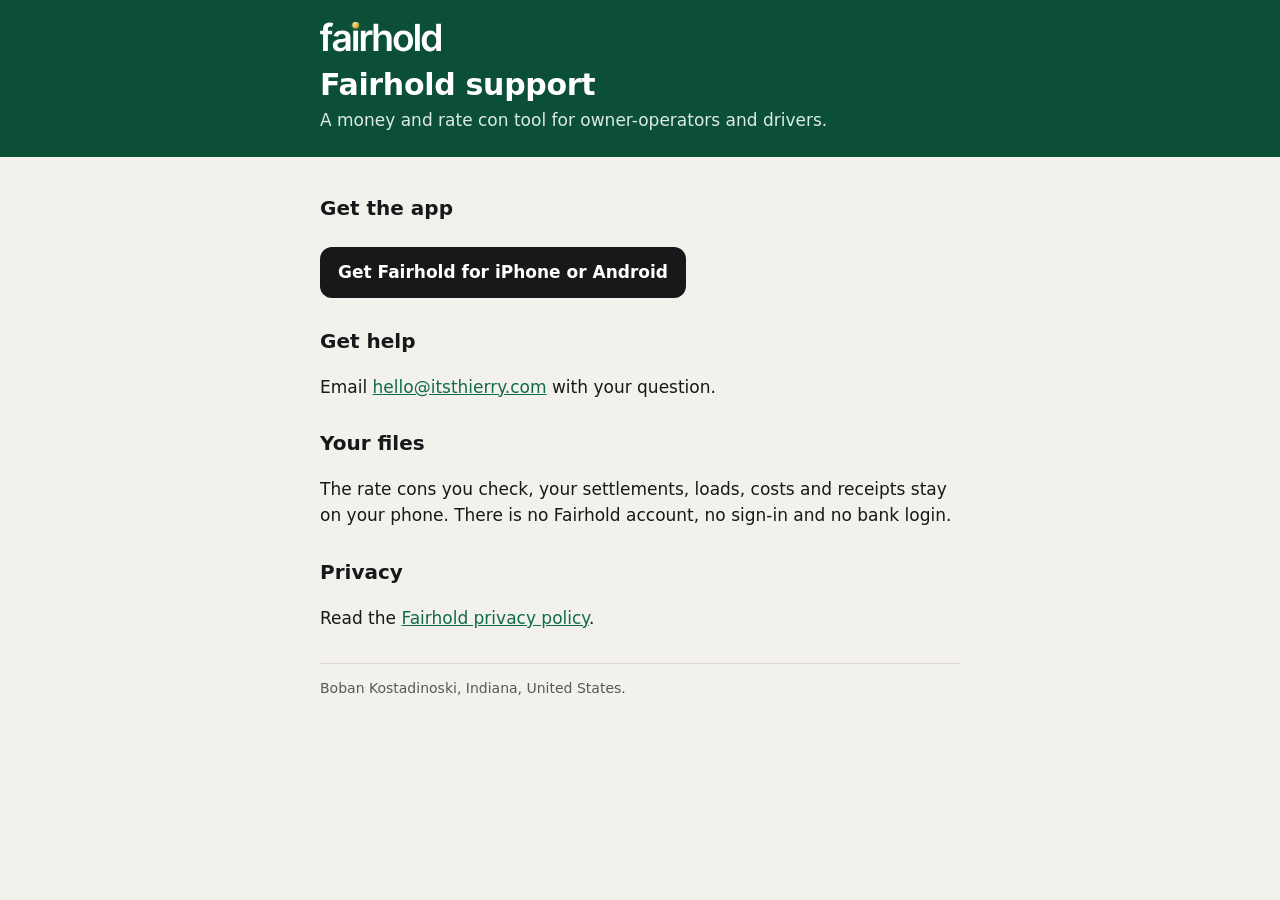
==== index.html @ 91d2b09d "Fairhold scan page: the page printed QR codes open Co-Authored-By: Claude Opus 5.5 <noreply@anthropi" ====
<!doctype html>
<html lang="en">
<head>
<meta charset="utf-8">
<meta name="viewport" content="width=device-width, initial-scale=1">
<title>Fairhold support</title>
<meta name="description" content="Fairhold support: get the app, get help, privacy.">
<meta name="theme-color" content="#0B4F37">
<link rel="icon" href="icon-192.png">
<style>
:root { --green: #0B4F37; --green2: #116B4B; --paper: #F2F1EB; --ink: #17181A; --muted: #55585C; --line: #D9D7CD; }
* { box-sizing: border-box; }
html, body { margin: 0; background: var(--paper); color: var(--ink); }
body { font: 17px/1.55 system-ui, -apple-system, "Segoe UI", Roboto, Arial, sans-serif; }
.top { background: var(--green); color: #fff; padding: 22px 20px 24px; }
.wrap { max-width: 640px; margin: 0 auto; }
.word { display: block; height: 30px; width: auto; }
h1 { font-size: 30px; line-height: 1.1; margin: 16px 0 6px; letter-spacing: -0.01em; }
.top p { margin: 0; color: #DCEBE3; }
main { padding: 8px 20px 36px; }
h2 { font-size: 20px; margin: 28px 0 6px; }
a { color: var(--green2); }
.btn { display: inline-block; background: var(--ink); color: #fff; text-decoration: none; font-weight: 700; border-radius: 12px; padding: 12px 18px; margin-top: 6px; }
footer { border-top: 1px solid var(--line); margin-top: 32px; padding-top: 14px; font-size: 14px; color: var(--muted); }
</style>
</head>
<body>
<div class="top"><div class="wrap">
  <img class="word" src="wordmark-white.svg" alt="fairhold" width="122" height="30">
  <h1>Fairhold support</h1>
  <p>A money and rate con tool for owner-operators and drivers.</p>
</div></div>
<main><div class="wrap">
  <h2>Get the app</h2>
  <p><a class="btn" href="get?pick=1">Get Fairhold for iPhone or Android</a></p>
  <h2>Get help</h2>
  <p>Email <a href="mailto:hello@itsthierry.com">hello@itsthierry.com</a> with your question.</p>
  <h2>Your files</h2>
  <p>The rate cons you check, your settlements, loads, costs and receipts stay on your phone. There is no Fairhold account, no sign-in and no bank login.</p>
  <h2>Privacy</h2>
  <p>Read the <a href="https://itsthierry.github.io/holdback-site/privacy">Fairhold privacy policy</a>.</p>
  <footer>Boban Kostadinoski, Indiana, United States.</footer>
</div></main>
</body>
</html>
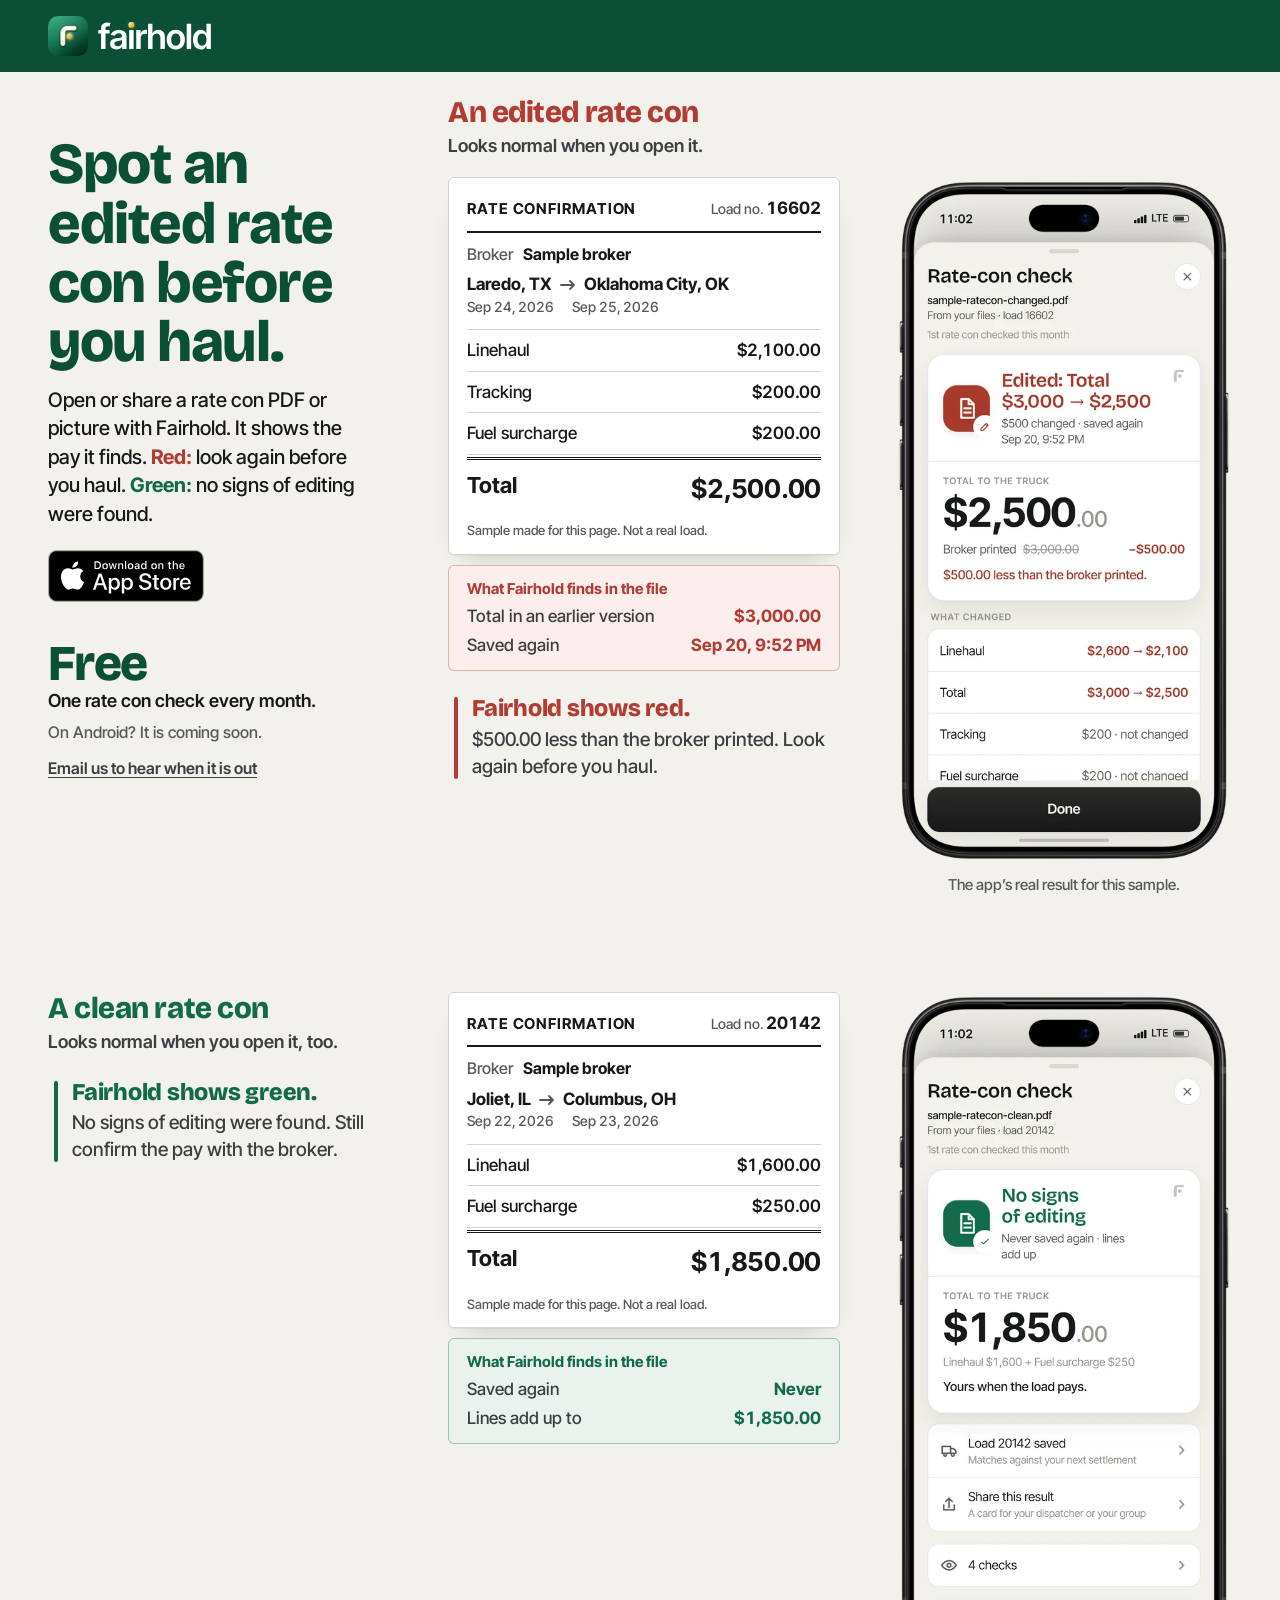
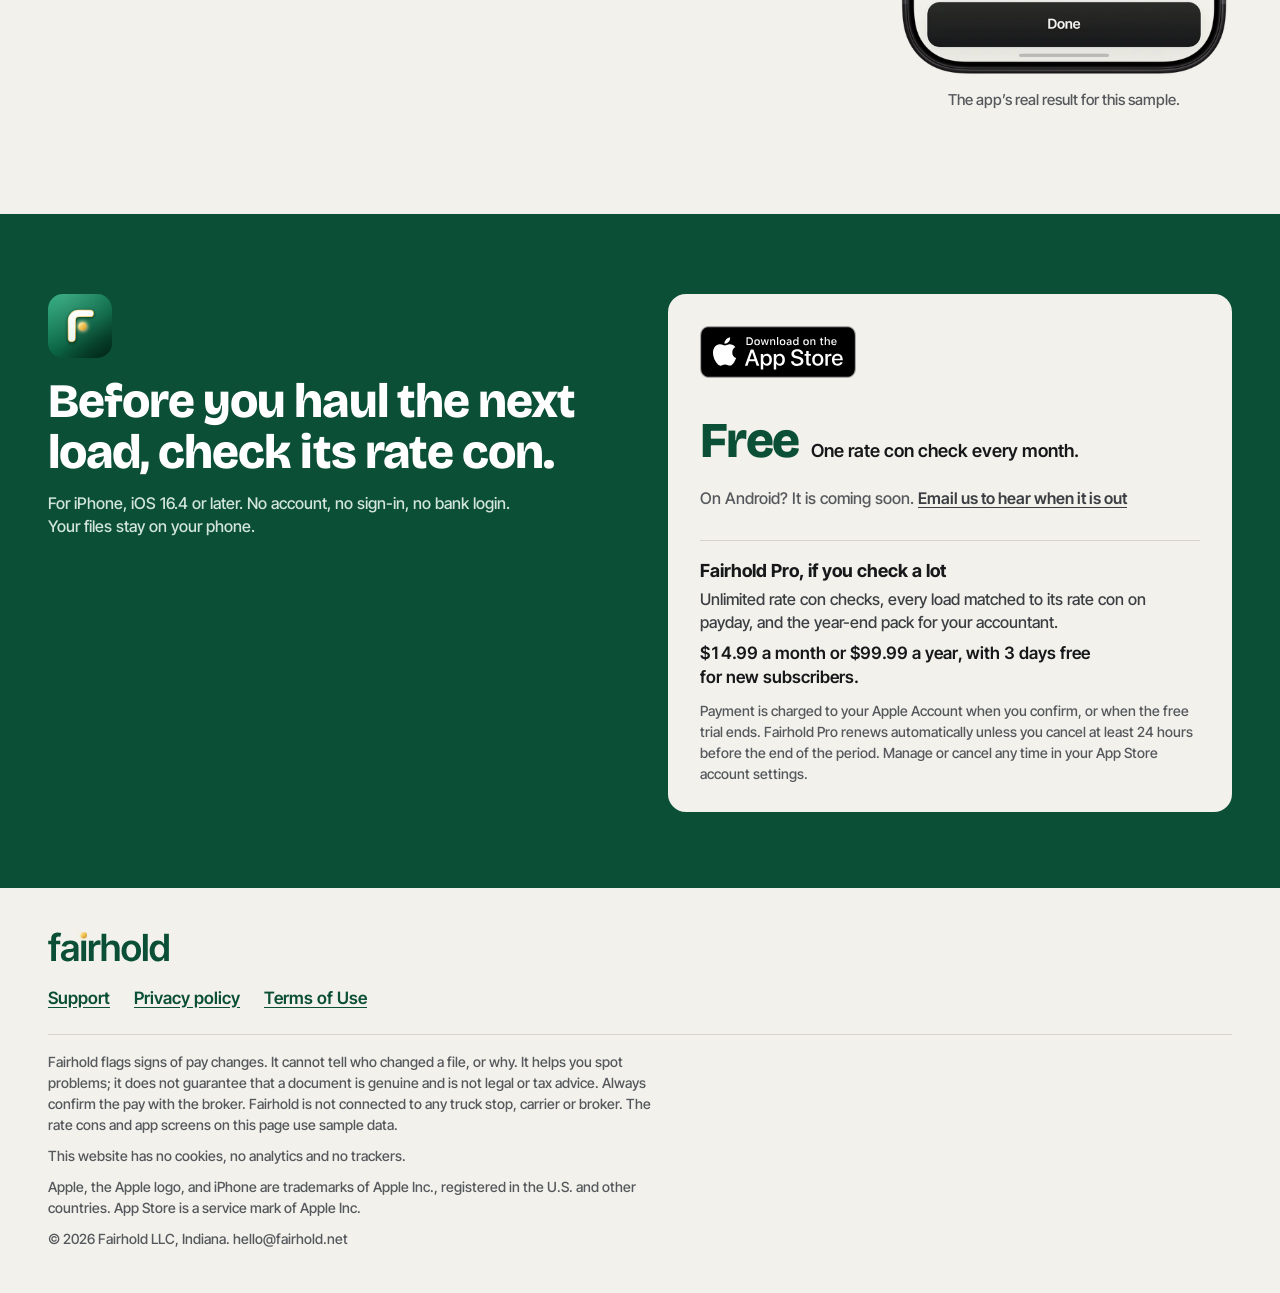
==== commit 53fe5ced: "Fairhold website: the new home page and scan page (design locked Nov 10, 2026) Home: install first, " ====
--- a/index.html
+++ b/index.html
@@ -2,44 +2,170 @@
 <html lang="en">
 <head>
 <meta charset="utf-8">
-<meta name="viewport" content="width=device-width, initial-scale=1">
-<title>Fairhold support</title>
-<meta name="description" content="Fairhold support: get the app, get help, privacy.">
+<meta name="viewport" content="width=device-width, initial-scale=1, viewport-fit=cover">
+<title>Fairhold: spot an edited rate con before you haul</title>
+<meta name="description" content="Fairhold checks a rate con PDF or picture on your iPhone: the pay it finds, and whether the file shows signs of editing. Free, with one rate con check a month.">
+<link rel="canonical" href="https://fairhold.net/">
 <meta name="theme-color" content="#0B4F37">
-<link rel="icon" href="icon-192.png">
-<style>
-:root { --green: #0B4F37; --green2: #116B4B; --paper: #F2F1EB; --ink: #17181A; --muted: #55585C; --line: #D9D7CD; }
-* { box-sizing: border-box; }
-html, body { margin: 0; background: var(--paper); color: var(--ink); }
-body { font: 17px/1.55 system-ui, -apple-system, "Segoe UI", Roboto, Arial, sans-serif; }
-.top { background: var(--green); color: #fff; padding: 22px 20px 24px; }
-.wrap { max-width: 640px; margin: 0 auto; }
-.word { display: block; height: 30px; width: auto; }
-h1 { font-size: 30px; line-height: 1.1; margin: 16px 0 6px; letter-spacing: -0.01em; }
-.top p { margin: 0; color: #DCEBE3; }
-main { padding: 8px 20px 36px; }
-h2 { font-size: 20px; margin: 28px 0 6px; }
-a { color: var(--green2); }
-.btn { display: inline-block; background: var(--ink); color: #fff; text-decoration: none; font-weight: 700; border-radius: 12px; padding: 12px 18px; margin-top: 6px; }
-footer { border-top: 1px solid var(--line); margin-top: 32px; padding-top: 14px; font-size: 14px; color: var(--muted); }
-</style>
+<meta property="og:type" content="website">
+<meta property="og:site_name" content="Fairhold">
+<meta property="og:url" content="https://fairhold.net/">
+<meta property="og:title" content="Fairhold: spot an edited rate con before you haul">
+<meta property="og:description" content="Fairhold checks a rate con PDF or picture on your iPhone: the pay it finds, and whether the file shows signs of editing. Free, with one rate con check a month.">
+<meta property="og:image" content="https://fairhold.net/assets/img/og-1200x630.png">
+<meta property="og:image:width" content="1200">
+<meta property="og:image:height" content="630">
+<meta property="og:image:alt" content="Fairhold: spot an edited rate con before you haul. Free, with one rate con check every month. An iPhone shows the app's result for a sample rate con: Edited: Total $3,000 to $2,500.">
+<meta name="twitter:card" content="summary_large_image">
+<link rel="icon" href="favicon.ico" sizes="16x16 32x32 48x48">
+<link rel="icon" type="image/svg+xml" href="assets/brand/icon.svg">
+<link rel="icon" type="image/png" sizes="32x32" href="favicon-32.png">
+<link rel="apple-touch-icon" href="apple-touch-icon.png">
+<link rel="preload" href="assets/fonts/bricolage-800.woff2" as="font" type="font/woff2" crossorigin>
+<link rel="preload" href="assets/fonts/inter-tight-500.woff2" as="font" type="font/woff2" crossorigin>
+<link rel="stylesheet" href="assets/site.css">
 </head>
 <body>
-<div class="top"><div class="wrap">
-  <img class="word" src="wordmark-white.svg" alt="fairhold" width="122" height="30">
-  <h1>Fairhold support</h1>
-  <p>A money and rate con tool for owner-operators and drivers.</p>
-</div></div>
-<main><div class="wrap">
-  <h2>Get the app</h2>
-  <p><a class="btn" href="get?pick=1">Get Fairhold for iPhone or Android</a></p>
-  <h2>Get help</h2>
-  <p>Email <a href="mailto:hello@itsthierry.com">hello@itsthierry.com</a> with your question.</p>
-  <h2>Your files</h2>
-  <p>The rate cons you check, your settlements, loads, costs and receipts stay on your phone. There is no Fairhold account, no sign-in and no bank login.</p>
-  <h2>Privacy</h2>
-  <p>Read the <a href="https://itsthierry.github.io/holdback-site/privacy">Fairhold privacy policy</a>.</p>
-  <footer>Boban Kostadinoski, Indiana, United States.</footer>
-</div></main>
+<a class="skip" href="#main">Skip to content</a>
+
+<header class="top">
+  <a class="brand" href="./"><img src="assets/brand/icon.svg" alt="" width="40" height="40"><img class="brand-word" src="assets/brand/wordmark-white.svg" alt="Fairhold" width="114" height="28"></a>
+</header>
+
+<main id="main">
+
+  <div class="stage">
+
+    <!-- First screen: what it does, the App Store badge, Free -->
+    <section class="intro" aria-labelledby="h1">
+      <h1 id="h1">Spot an edited <span class="keep">rate con</span> before you haul.</h1>
+      <p class="what">Open or share a rate con PDF or picture with Fairhold. It shows the pay it finds. <span class="nw"><b class="t-red">Red:</b> look</span> again before you haul. <span class="nw"><b class="t-green">Green:</b> no</span> signs of editing were found.</p>
+      <div class="act">
+        <a class="badge" href="https://apps.apple.com/app/apple-store/id6829541304"><img src="assets/brand/app-store-badge.svg" alt="Download on the App Store" width="156" height="52"></a>
+        <p class="free"><b>Free</b><span class="free-tx">One rate con check every month.</span></p>
+        <figure class="mini" aria-hidden="true">
+          <div class="phone-in">
+            <img class="phone-scr" src="assets/img/result-changed-480.webp" width="1080" height="2349" alt="" decoding="async">
+            <img class="phone-frame" src="assets/frame/iphone-18-pro-black-480.webp" width="1080" height="2208" alt="" decoding="async">
+          </div>
+        </figure>
+        <p class="droid">On Android? It is coming soon. <a href="mailto:hello@fairhold.net?subject=Fairhold%20for%20Android">Email us to hear when it is out</a></p>
+      </div>
+    </section>
+
+    <!-- Example 1: the edited rate con, what is inside its file, and the app's real red result -->
+    <section class="ex ex-red" aria-labelledby="h-red">
+      <h2 id="h-red" class="ex-h">An edited rate con</h2>
+      <p class="ex-sub">Looks normal when you open it.</p>
+      <div class="paper">
+        <div class="doc" role="img" aria-label="Sample rate confirmation, made for this page, not a real load. Load 16602, Sample broker, Laredo, Texas to Oklahoma City, Oklahoma, Sep 24 to Sep 25, 2026. Linehaul $2,100.00, tracking $200.00, fuel surcharge $200.00. Total $2,500.00.">
+          <div class="d-head"><p class="d-title">Rate confirmation</p><p class="d-no">Load no. <b>16602</b></p></div>
+          <p class="d-row"><span>Broker</span><b>Sample broker</b></p>
+          <p class="d-lane"><b>Laredo, TX</b><span aria-hidden="true"><svg class="arr" width="16" height="10" viewBox="0 0 16 10"><path d="M1 5h13M10 1l4 4-4 4" fill="none" stroke="currentColor" stroke-width="1.8" stroke-linecap="round" stroke-linejoin="round"/></svg></span><b>Oklahoma City, OK</b></p>
+          <p class="d-dates"><span>Sep 24, 2026</span><span>Sep 25, 2026</span></p>
+          <div class="d-lines">
+            <p><span>Linehaul</span><b>$2,100.00</b></p>
+            <p><span>Tracking</span><b>$200.00</b></p>
+            <p><span>Fuel surcharge</span><b>$200.00</b></p>
+          </div>
+          <p class="d-total"><span>Total</span><b>$2,500.00</b></p>
+          <p class="d-note">Sample made for this page. Not a real load.</p>
+        </div>
+        <div class="file">
+          <p class="file-h">What Fairhold finds in the file</p>
+          <p class="file-row"><span>Total in an earlier version</span><b>$3,000.00</b></p>
+          <p class="file-row"><span>Saved again</span><b>Sep 20, 9:52 PM</b></p>
+        </div>
+      </div>
+      <p class="says says-red" data-reveal><span class="says-lead">Fairhold shows red.</span> $500.00 less than the broker printed. Look again before you haul.</p>
+      <figure class="phone">
+        <div class="phone-in">
+          <img class="phone-scr" src="assets/img/result-changed-720.webp" srcset="assets/img/result-changed-480.webp 480w, assets/img/result-changed-720.webp 720w, assets/img/result-changed-1080.webp 1080w" sizes="(min-width: 1120px) 300px, (min-width: 720px) 268px, 320px" width="1080" height="2349" fetchpriority="high" decoding="async"
+               alt="Fairhold app, rate con check result for sample-ratecon-changed.pdf: Edited: Total $3,000 to $2,500. $500 changed, saved again Sep 20, 9:52 PM. Total to the truck $2,500.00. Broker printed $3,000.00, minus $500.00. What changed: Linehaul $2,600 to $2,100, Total $3,000 to $2,500.">
+          <img class="phone-frame" src="assets/frame/iphone-18-pro-black-720.webp" srcset="assets/frame/iphone-18-pro-black-480.webp 480w, assets/frame/iphone-18-pro-black-720.webp 720w, assets/frame/iphone-18-pro-black-1080.webp 1080w" sizes="(min-width: 1120px) 336px, (min-width: 720px) 300px, 358px" width="1080" height="2208" decoding="async" alt="">
+        </div>
+        <figcaption>The app&rsquo;s real result for this sample.</figcaption>
+      </figure>
+      <p class="ex-get"><a href="https://apps.apple.com/app/apple-store/id6829541304">Get it free on the App Store <span aria-hidden="true">&rsaquo;</span></a></p>
+    </section>
+
+    <!-- Example 2: the clean rate con, what is inside its file, and the app's real green result -->
+    <section class="ex ex-green" aria-labelledby="h-green">
+      <h2 id="h-green" class="ex-h">A clean rate con</h2>
+      <p class="ex-sub">Looks normal when you open it, too.</p>
+      <div class="paper">
+        <div class="doc" role="img" aria-label="Sample rate confirmation, made for this page, not a real load. Load 20142, Sample broker, Joliet, Illinois to Columbus, Ohio, Sep 22 to Sep 23, 2026. Linehaul $1,600.00, fuel surcharge $250.00. Total $1,850.00.">
+          <div class="d-head"><p class="d-title">Rate confirmation</p><p class="d-no">Load no. <b>20142</b></p></div>
+          <p class="d-row"><span>Broker</span><b>Sample broker</b></p>
+          <p class="d-lane"><b>Joliet, IL</b><span aria-hidden="true"><svg class="arr" width="16" height="10" viewBox="0 0 16 10"><path d="M1 5h13M10 1l4 4-4 4" fill="none" stroke="currentColor" stroke-width="1.8" stroke-linecap="round" stroke-linejoin="round"/></svg></span><b>Columbus, OH</b></p>
+          <p class="d-dates"><span>Sep 22, 2026</span><span>Sep 23, 2026</span></p>
+          <div class="d-lines">
+            <p><span>Linehaul</span><b>$1,600.00</b></p>
+            <p><span>Fuel surcharge</span><b>$250.00</b></p>
+          </div>
+          <p class="d-total"><span>Total</span><b>$1,850.00</b></p>
+          <p class="d-note">Sample made for this page. Not a real load.</p>
+        </div>
+        <div class="file">
+          <p class="file-h">What Fairhold finds in the file</p>
+          <p class="file-row"><span>Saved again</span><b>Never</b></p>
+          <p class="file-row"><span>Lines add up to</span><b>$1,850.00</b></p>
+        </div>
+      </div>
+      <p class="says says-green" data-reveal><span class="says-lead">Fairhold shows green.</span> No signs of editing were found. Still confirm the pay with the broker.</p>
+      <figure class="phone">
+        <div class="phone-in">
+          <img class="phone-scr" src="assets/img/result-clean-720.webp" srcset="assets/img/result-clean-480.webp 480w, assets/img/result-clean-720.webp 720w, assets/img/result-clean-1080.webp 1080w" sizes="(min-width: 1120px) 300px, (min-width: 720px) 268px, 320px" width="1080" height="2349" fetchpriority="low" decoding="async"
+               alt="Fairhold app, rate con check result for sample-ratecon-clean.pdf: No signs of editing. Never saved again, lines add up. Total to the truck $1,850.00. Linehaul $1,600 plus fuel surcharge $250. Yours when the load pays.">
+          <img class="phone-frame" src="assets/frame/iphone-18-pro-black-720.webp" srcset="assets/frame/iphone-18-pro-black-480.webp 480w, assets/frame/iphone-18-pro-black-720.webp 720w, assets/frame/iphone-18-pro-black-1080.webp 1080w" sizes="(min-width: 1120px) 336px, (min-width: 720px) 300px, 358px" width="1080" height="2208" decoding="async" alt="">
+        </div>
+        <figcaption>The app&rsquo;s real result for this sample.</figcaption>
+      </figure>
+    </section>
+
+  </div>
+
+  <!-- Install again, right after the examples; the price, Free first and Pro once, smaller -->
+  <section class="get" id="get" aria-labelledby="h-get">
+    <div class="get-in">
+      <div class="get-a">
+        <img class="get-icon" src="assets/brand/icon.svg" alt="" width="64" height="64">
+        <h2 id="h-get" class="get-h">Before you haul the next load, check its rate con.</h2>
+        <p class="get-fine">For iPhone, iOS 16.4 or later. No account, no <span class="nw">sign-in</span>, no bank login. Your files stay on your phone.</p>
+      </div>
+      <div class="get-b">
+        <a class="badge" href="https://apps.apple.com/app/apple-store/id6829541304"><img src="assets/brand/app-store-badge.svg" alt="Download on the App Store" width="156" height="52"></a>
+        <p class="free"><b>Free</b><span class="free-tx">One rate con check every month.</span></p>
+        <p class="droid">On Android? It is coming soon. <a href="mailto:hello@fairhold.net?subject=Fairhold%20for%20Android">Email us to hear when it is out</a></p>
+        <div class="pro" id="price">
+          <h3 class="pro-h">Fairhold Pro, if you check a lot</h3>
+          <p class="pro-tx">Unlimited rate con checks, every load matched to its rate con on payday, and the year-end pack for your accountant.</p>
+          <p class="pro-price"><span class="nw">$14.99 a month</span> or <span class="nw">$99.99 a year</span>, with 3 days free for <span class="nw">new subscribers.</span></p>
+          <p class="pro-fine">Payment is charged to your Apple Account when you confirm, or when the free trial ends. Fairhold Pro renews automatically unless you cancel at least 24 hours before the end of the period. Manage or cancel any time in your App Store account settings.</p>
+        </div>
+      </div>
+    </div>
+  </section>
+
+</main>
+
+<footer class="foot">
+  <div class="foot-in">
+    <img class="foot-word" src="assets/brand/wordmark.svg" alt="Fairhold" width="122" height="30">
+    <nav class="foot-nav" aria-label="Footer">
+      <a href="mailto:hello@fairhold.net?subject=Fairhold%20support">Support</a>
+      <a href="https://itsthierry.github.io/holdback-site/privacy">Privacy policy</a>
+      <a href="https://www.apple.com/legal/internet-services/itunes/dev/stdeula/">Terms of Use</a>
+    </nav>
+    <div class="foot-fine">
+      <p>Fairhold flags signs of pay changes. It cannot tell who changed a file, or why. It helps you spot problems; it does not guarantee that a document is genuine and is not legal or tax advice. Always confirm the pay with the broker. Fairhold is not connected to any truck stop, carrier or broker. The rate cons and app screens on this page use sample data.</p>
+      <p>This website has no cookies, no analytics and no trackers.</p>
+      <p>Apple, the Apple logo, and iPhone are trademarks of Apple Inc., registered in the U.S. and other countries. App Store is a service mark of Apple Inc.</p>
+      <p>&copy; 2026 Fairhold LLC, Indiana. hello@fairhold.net</p>
+    </div>
+  </div>
+</footer>
+
+<script src="assets/site.js" defer></script>
 </body>
 </html>
--- a/assets/site.css
+++ b/assets/site.css
@@ -0,0 +1,238 @@
+/* Fairhold home, round 4. Mobile first (390 px), then wider. */
+@font-face { font-family: "Bricolage Grotesque"; src: url("fonts/bricolage-800.woff2") format("woff2"); font-weight: 800; font-display: swap; }
+@font-face { font-family: "Inter Tight"; src: url("fonts/inter-tight-500.woff2") format("woff2"); font-weight: 500; font-display: swap; }
+@font-face { font-family: "Inter Tight"; src: url("fonts/inter-tight-600.woff2") format("woff2"); font-weight: 600; font-display: swap; }
+@font-face { font-family: "Inter Tight"; src: url("fonts/inter-tight-700.woff2") format("woff2"); font-weight: 700; font-display: swap; }
+/* metric-matched fallbacks: while a web font is still loading, Arial is drawn at the same width and line metrics,
+   so nothing moves when the real font arrives (layout shift 0) */
+@font-face { font-family: "Inter Tight Fallback"; src: local("Arial"), local("ArialMT"); font-weight: 500; size-adjust: 97.63%; ascent-override: 99.23%; descent-override: 24.71%; line-gap-override: 0%; }
+@font-face { font-family: "Inter Tight Fallback"; src: local("Arial Bold"), local("Arial-BoldMT"); font-weight: 600; size-adjust: 93.25%; ascent-override: 103.89%; descent-override: 25.87%; line-gap-override: 0%; }
+@font-face { font-family: "Inter Tight Fallback"; src: local("Arial Bold"), local("Arial-BoldMT"); font-weight: 700; size-adjust: 95.21%; ascent-override: 101.75%; descent-override: 25.33%; line-gap-override: 0%; }
+@font-face { font-family: "Bricolage Fallback"; src: local("Arial Bold"), local("Arial-BoldMT"); font-weight: 800; size-adjust: 98.40%; ascent-override: 94.51%; descent-override: 27.44%; line-gap-override: 0%; }
+/* figures and $: the papers use tabular figures, wider than Arial's */
+@font-face { font-family: "Inter Tight Fallback"; src: local("Arial"), local("ArialMT"); font-weight: 500; unicode-range: U+0024, U+0030-0039; size-adjust: 108.92%; ascent-override: 88.94%; descent-override: 22.15%; line-gap-override: 0%; }
+@font-face { font-family: "Inter Tight Fallback"; src: local("Arial Bold"), local("Arial-BoldMT"); font-weight: 600; unicode-range: U+0024, U+0030-0039; size-adjust: 112.92%; ascent-override: 85.79%; descent-override: 21.36%; line-gap-override: 0%; }
+@font-face { font-family: "Inter Tight Fallback"; src: local("Arial Bold"), local("Arial-BoldMT"); font-weight: 700; unicode-range: U+0024, U+0030-0039; size-adjust: 115.95%; ascent-override: 83.55%; descent-override: 20.80%; line-gap-override: 0%; }
+
+:root {
+  --forest: #0B4F37;      /* brand deep green */
+  --green: #116B4B;       /* brand green; also the app's green answer */
+  --paper: #F2F1EB;       /* the app's paper */
+  --sheet: #FFFFFF;       /* the rate con */
+  --ink: #17181A;
+  --ink2: #3B3E42;
+  --muted: #55585C;
+  --line: #D6D4CA;
+  --red: #B23B32;         /* the app's red answer, used for nothing else */
+  --gold: #F2C95A;        /* the coin in the logo: Free, on green */
+  --on-green: #FFFFFF;
+  --on-green-2: #D3E6DB;
+  --pw: min(358px, calc(100vw - 32px));   /* phone frame width */
+  --display: "Bricolage Grotesque", "Bricolage Fallback", system-ui, sans-serif;
+  --text: "Inter Tight", "Inter Tight Fallback", system-ui, -apple-system, "Segoe UI", Roboto, Arial, sans-serif;
+}
+
+* { box-sizing: border-box; }
+html { -webkit-text-size-adjust: 100%; text-size-adjust: 100%; }
+body { margin: 0; background: var(--paper); color: var(--ink); font: 500 18px/1.45 var(--text); }
+img { display: block; max-width: 100%; }
+h1, h2, h3, p, figure { margin: 0; }
+a { color: inherit; }
+b { font-weight: 700; }
+:focus-visible { outline: 3px solid var(--green); outline-offset: 4px; border-radius: 6px; }
+
+.skip:focus-visible { outline-color: var(--gold); }
+.skip { position: absolute; left: 12px; top: -80px; z-index: 5; background: var(--paper); color: var(--forest); padding: 12px 16px; border-radius: 8px; font-weight: 700; }   /* a paper button on the forest band */
+.skip:focus { top: 12px; }
+
+/* ---------- header: the name and the icon, nothing else ---------- */
+.top { padding: 8px 20px 0; max-width: 1280px; margin: 0 auto; }
+.brand:focus-visible { outline-color: var(--gold); }
+/* the masthead: the name and the headline on the brand's deep green, edge to edge (the badge stays on paper) */
+.top, h1 { border-image: linear-gradient(var(--forest), var(--forest)) fill 0 / / 0 100vmax; }   /* one paint, no seam, no sideways scroll */
+.brand { display: inline-flex; align-items: center; gap: 10px; min-height: 56px; text-decoration: none; }
+.brand img:first-child { width: 40px; height: 40px; border-radius: 10px; }
+.brand-word { width: 114px; height: 28px; }
+
+/* ---------- first screen ---------- */
+.stage { padding: 0 20px; }
+.intro { padding: 0 0 8px; }
+h1 { font: 800 clamp(38px, 10.3vw, 66px)/1.02 var(--display); letter-spacing: -0.022em; color: var(--paper); max-width: none; padding: 6px 0 24px; text-wrap: balance; }
+.what { margin-top: 18px; font-size: 19px; line-height: 1.42; color: var(--ink); max-width: 31em; }
+.keep { white-space: nowrap; }   /* "rate con" is one term: never "rate / con" in the headline */
+.t-red { color: var(--red); }
+.t-green { color: var(--green); }
+
+/* Apple's badge: as is, 52 px tall, a quarter of its height (13 px) clear on every side; focus ring only around its link */
+.badge { display: inline-block; margin: 22px 0 0; line-height: 0; border-radius: 10px; }
+.badge img { width: auto; height: 52px; }
+.badge:focus-visible { outline-offset: 6px; }
+
+/* the badge and Free, with a small real iPhone beside them on phones and tablets (the big ones follow below) */
+.act { display: grid; grid-template-columns: minmax(0, 1fr) auto; grid-template-areas: "badge mini" "free mini" "droid droid"; grid-template-rows: auto 1fr auto; column-gap: 16px; align-items: start; }
+.act .badge { grid-area: badge; justify-self: start; }
+.act .free { grid-area: free; margin-top: 30px; }   /* keeps the tall F of Free out of the badge clear space */
+.mini { grid-area: mini; width: 112px; margin-top: 14px; }
+.act .droid { grid-area: droid; }
+
+.free { display: flex; flex-wrap: wrap; align-items: baseline; column-gap: 12px; row-gap: 0; margin-top: 18px; }
+.free b { font: 800 50px/1 var(--display); letter-spacing: -0.025em; color: var(--forest); }   /* green is kept for the green answer */
+.free-tx { font-size: 18px; font-weight: 600; color: var(--ink); line-height: 1.3; text-wrap: balance; }
+.what, .ex-sub, .says, .get-fine, .pro-tx, .pro-fine, .foot-fine p, .d-note, .pro-price { text-wrap: pretty; }   /* no single word left alone on a last line */
+
+.droid { margin-top: 8px; font-size: 16px; line-height: 24px; color: var(--muted); }
+.droid a { display: inline-block; padding: 12px 0; font-weight: 600; color: var(--ink2); text-underline-offset: 3px; }
+
+/* ---------- the two examples: paper, what Fairhold says, the phone ---------- */
+.ex { padding-top: 48px; }
+.ex-red { --c: var(--red); --tint: #FBEEEC; --edge: rgba(178, 59, 50, .34); }
+.ex-green { --c: var(--green); --tint: #E9F2ED; --edge: rgba(17, 107, 75, .34); }
+.ex-h { font: 800 30px/1.1 var(--display); letter-spacing: -0.015em; color: var(--c); }
+.ex-sub { margin-top: 4px; font-size: 18px; font-weight: 600; color: var(--ink2); }
+
+/* the rate con itself: a plain white sheet, typeset like the paper drivers get */
+.paper { margin-top: 16px; }
+.doc { background: var(--sheet); border: 1px solid var(--line); border-radius: 6px; padding: 18px 18px 14px;
+  box-shadow: 0 1px 0 rgba(23, 24, 26, .04), 0 14px 28px -18px rgba(23, 24, 26, .28); font-variant-numeric: tabular-nums; }
+.d-head { display: flex; justify-content: space-between; align-items: baseline; gap: 8px; padding-bottom: 10px; border-bottom: 2px solid var(--ink); }
+.d-title { font-size: 15px; font-weight: 700; text-transform: uppercase; letter-spacing: .06em; }
+.d-no { font-size: 14px; color: var(--muted); white-space: nowrap; }
+.d-no b { color: var(--ink); font-size: 17px; }
+.d-row { display: flex; gap: 10px; margin-top: 10px; font-size: 16px; }
+.d-row span { color: var(--muted); }
+.d-lane { display: flex; flex-wrap: wrap; align-items: baseline; column-gap: 8px; margin-top: 6px; font-size: 17px; }
+.d-lane span { color: var(--muted); }
+.d-lane .arr { display: block; }   /* drawn: the fonts have no arrow glyph, so a text arrow fell back to a system font */
+.d-dates { display: flex; gap: 18px; font-size: 14px; color: var(--muted); }
+.d-lines { margin-top: 12px; border-top: 1px solid var(--line); }
+.d-lines p, .d-total { display: flex; justify-content: space-between; gap: 12px; }
+.d-lines p { padding: 8px 0; border-bottom: 1px solid var(--line); font-size: 17px; }
+.d-lines b { font-weight: 600; }
+.d-total { margin-top: 2px; padding: 10px 0 4px; border-top: 3px double var(--ink); font-size: 22px; font-weight: 700; }
+.d-total b { font-size: 26px; letter-spacing: -0.01em; }
+.d-note { margin-top: 10px; font-size: 13px; color: var(--muted); }
+
+/* what is inside the file: set apart from the sheet, in the answer's colour, because no one sees it by looking */
+.file { margin-top: 10px; padding: 12px 18px 13px; background: var(--tint); border: 1px solid var(--edge); border-radius: 6px; font-variant-numeric: tabular-nums; }
+.file-h { font-size: 15px; font-weight: 700; color: var(--c); }
+.file-row { display: flex; justify-content: space-between; align-items: baseline; gap: 12px; padding-top: 4px; font-size: 17px; }
+.file-row span { color: var(--ink2); }
+.file-row b { color: var(--c); white-space: nowrap; }
+
+/* what Fairhold says about the paper: one statement on a rule in the answer's colour, running down to the phone */
+.says { position: relative; margin-top: 20px; padding: 2px 0 2px 24px; font-size: 19px; line-height: 1.42; color: var(--ink2); }
+.says::before { content: ""; position: absolute; left: 6px; top: 4px; bottom: -14px; width: 4px; border-radius: 2px; background: var(--c); transform-origin: top; }
+.says::after { content: ""; position: absolute; left: 0; bottom: -24px; border: 8px solid transparent; border-top: 10px solid var(--c); border-bottom: 0; }
+.says-lead { display: block; font: 800 24px/1.15 var(--display); letter-spacing: -0.01em; color: var(--c); margin-bottom: 4px; }
+.says b { color: var(--c); }
+
+/* Apple's iPhone frame, straight on and whole; the app's still sits in its screen, clipped to the screen's corners */
+.phone { margin: 34px 0 0 calc((100% - var(--pw)) / 2); width: var(--pw); }   /* centred on the screen even when 8 px wider than the column */
+.phone-in { position: relative; aspect-ratio: 1350 / 2760; }
+.phone-scr { position: absolute; left: 5.3333%; top: 2.5%; width: 89.3333%; height: 95%; border-radius: 15.75% / 7.25%; object-fit: cover; }
+.phone-frame { position: absolute; inset: 0; width: 100%; height: 100%; }
+.phone figcaption { margin-top: 10px; text-align: center; font-size: 15px; color: var(--muted); }
+
+/* a plain text install button after the red result: for the driver who is sold right there */
+.ex-get { margin-top: 22px; }
+.ex-get a { display: flex; align-items: center; justify-content: center; gap: 10px; min-height: 56px; padding: 0 14px; border: 2px solid var(--forest);
+  border-radius: 12px; color: var(--forest); font-weight: 700; font-size: 18px; text-decoration: none; }
+.ex-get a span { font-size: 26px; line-height: 1; }
+
+/* ---------- install again, and the price ---------- */
+.get { margin-top: 56px; background: var(--forest); color: var(--on-green); padding: 52px 20px 48px; }
+.get-in { max-width: 640px; margin: 0 auto; }
+.get-icon { width: 64px; height: 64px; border-radius: 15px; }
+.get-h { margin-top: 18px; font: 800 34px/1.06 var(--display); letter-spacing: -0.02em; max-width: 13em; text-wrap: balance; }
+.get-fine { margin-top: 14px; font-size: 16px; color: var(--on-green-2); max-width: 30em; }
+.get-b { margin-top: 28px; background: var(--paper); color: var(--ink); border-radius: 18px; padding: 22px 20px 22px; }
+.get .badge { margin-top: 0; }
+.get .free { margin-top: 30px; }   /* clear of the badge's 13 px space, like the first screen */
+.pro { margin-top: 18px; padding-top: 18px; border-top: 1px solid var(--line); }
+.pro-h { font-size: 18px; font-weight: 700; line-height: 1.3; color: var(--ink); text-wrap: balance; }
+.pro-tx { margin-top: 6px; font-size: 16px; color: var(--ink2); }
+.pro-price { margin-top: 8px; font-size: 17px; font-weight: 600; line-height: 1.4; color: var(--ink); font-variant-numeric: tabular-nums; }   /* plainly readable, still far quieter than Free (50 px) */
+.nw { white-space: nowrap; }
+.pro-fine { margin-top: 10px; font-size: 14px; line-height: 1.5; color: var(--muted); }
+
+/* ---------- footer ---------- */
+.foot { padding: 36px 20px 40px; color: var(--muted); }
+.foot-in { max-width: 1184px; margin: 0 auto; }
+.foot-word { width: 122px; height: 30px; }
+.foot-nav { margin-top: 12px; display: flex; flex-wrap: wrap; column-gap: 24px; }
+.foot-nav a { display: inline-flex; align-items: center; min-height: 48px; color: var(--forest); font-size: 17px; font-weight: 600; text-underline-offset: 3px; }
+.foot-fine { margin-top: 12px; padding-top: 16px; border-top: 1px solid var(--line); display: grid; gap: 10px; font-size: 14px; line-height: 1.5; }
+.foot-fine p { max-width: 44em; }   /* about 80 characters a line; the rule above still runs the full width */
+
+/* the one motion: the rule from the paper to the phone draws itself as you reach it */
+@media (prefers-reduced-motion: no-preference) {
+  .rv [data-reveal]::before { transform: scaleY(0); transition: transform .6s cubic-bezier(.2, .7, .2, 1); }
+  .rv [data-reveal]::after { opacity: 0; transition: opacity .25s ease .45s; }
+  .rv [data-reveal].on::before { transform: none; }
+  .rv [data-reveal].on::after { opacity: 1; }
+}
+
+/* ---------- 720 px and up: each example becomes paper | phone ---------- */
+@media (min-width: 720px) {
+  :root { --pw: 300px; }
+  .top { padding: 16px 32px 0; max-width: 760px; }   /* the logo on the same left edge as the headline and examples */
+  .stage { max-width: 760px; margin: 0 auto; padding: 0 32px; }
+  .intro { padding-top: 0; max-width: 620px; }
+  h1 { padding: 14px 0 34px; }
+  .what { margin-top: 24px; }
+  .mini { width: 128px; margin-top: 22px; }   /* tablets keep the small iPhone in the first screen: the big one is still a scroll away; its top on the badge's top */
+  .act { grid-template-areas: "badge mini" "free mini" "droid mini"; grid-template-rows: auto auto 1fr; }   /* the Android line right under Free, beside the phone */
+  .ex { padding-top: 72px; display: grid; grid-template-columns: minmax(0, 1fr) var(--pw); column-gap: 36px;
+    grid-template-areas: "h h" "sub sub" "paper phone" "says phone" "get phone" "x phone"; grid-template-rows: auto auto auto auto auto 1fr; }
+  .ex-h { grid-area: h; }
+  .ex-sub { grid-area: sub; margin-bottom: 18px; }
+  .paper { grid-area: paper; margin-top: 0; }
+  .says { grid-area: says; margin-top: 22px; }
+  .ex-get { grid-area: get; justify-self: start; }
+  .says::before { bottom: 4px; }
+  .says::after { display: none; }
+  .phone { grid-area: phone; margin: 0; }
+  .get { margin-top: 80px; padding: 64px 32px 60px; }
+  .get-h { font-size: 42px; }
+  .foot { padding-left: 32px; padding-right: 32px; }
+  .get-in, .foot-in { max-width: 696px; }   /* the band and the footer on that same edge */
+}
+
+/* ---------- 1120 px and up: words | paper | phone ---------- */
+@media (min-width: 1120px) {
+  :root { --pw: 336px; }
+  .top { padding: 8px 48px; max-width: 1280px; }   /* 72 px: the icon 16 px from each edge of the band, as on phones */
+  /* wide screens: the headline sits in its column beside the edited example, so the band holds the name only */
+  h1 { color: var(--forest); border-image: none; padding: 0; max-width: 11.5em; }
+  h1 .keep { white-space: normal; }   /* the narrow column here would leave single words on lines (5 lines); 4 lines as accepted */
+  .what { margin-top: 14px; }
+  .stage { max-width: 1280px; padding: 0 48px; display: grid; grid-template-columns: minmax(0, 1fr) 392px var(--pw); column-gap: 56px; }
+  .intro { grid-column: 1; grid-row: 1; align-self: center; padding: 0 0 40px; max-width: none; }
+  .act { display: block; }
+  .mini { display: none; }   /* the big edited example is in the same view from here up */
+  h1 { font-size: 58px; }
+  .what { font-size: 20px; }
+  /* the edited one sits beside the first words */
+  .ex-red { grid-column: 2 / 4; grid-row: 1; padding-top: 24px; grid-template-columns: 392px var(--pw); column-gap: 56px; }
+  /* the clean one: its words in the first column, the paper and phone under the edited ones */
+  .ex-green { grid-column: 1 / 4; grid-row: 2; padding-top: 96px; grid-template-columns: minmax(0, 1fr) 392px var(--pw); column-gap: 56px;
+    grid-template-areas: "h paper phone" "sub paper phone" "says paper phone" "x paper phone"; grid-template-rows: auto auto auto 1fr; }
+  .ex-green .ex-sub { margin-bottom: 0; }
+  .ex-green .paper { align-self: start; }
+  .ex-get { display: none; }   /* the badge is in the same view up here */
+  .get { margin-top: 104px; padding: 80px 48px 76px; }
+  .get-in { max-width: 1184px; display: grid; grid-template-columns: minmax(0, 1fr) minmax(0, 1fr); column-gap: 56px; align-items: start; }
+  .get-h { font-size: 48px; }
+  .get-b { margin-top: 0; padding: 32px 32px 28px; }
+  .foot { padding: 44px 48px 44px; }
+  .foot-in { max-width: 1184px; }
+}
+
+/* 1120 to 1279 px: the same three columns, set narrower so the first words keep a readable column */
+@media (min-width: 1120px) and (max-width: 1279px) {
+  :root { --pw: 300px; }
+  .stage, .ex-green { grid-template-columns: minmax(0, 1fr) 340px var(--pw); column-gap: 40px; }
+  .ex-red { grid-template-columns: 340px var(--pw); column-gap: 40px; }
+  h1 { font-size: 50px; }
+  .what { font-size: 19px; }
+}
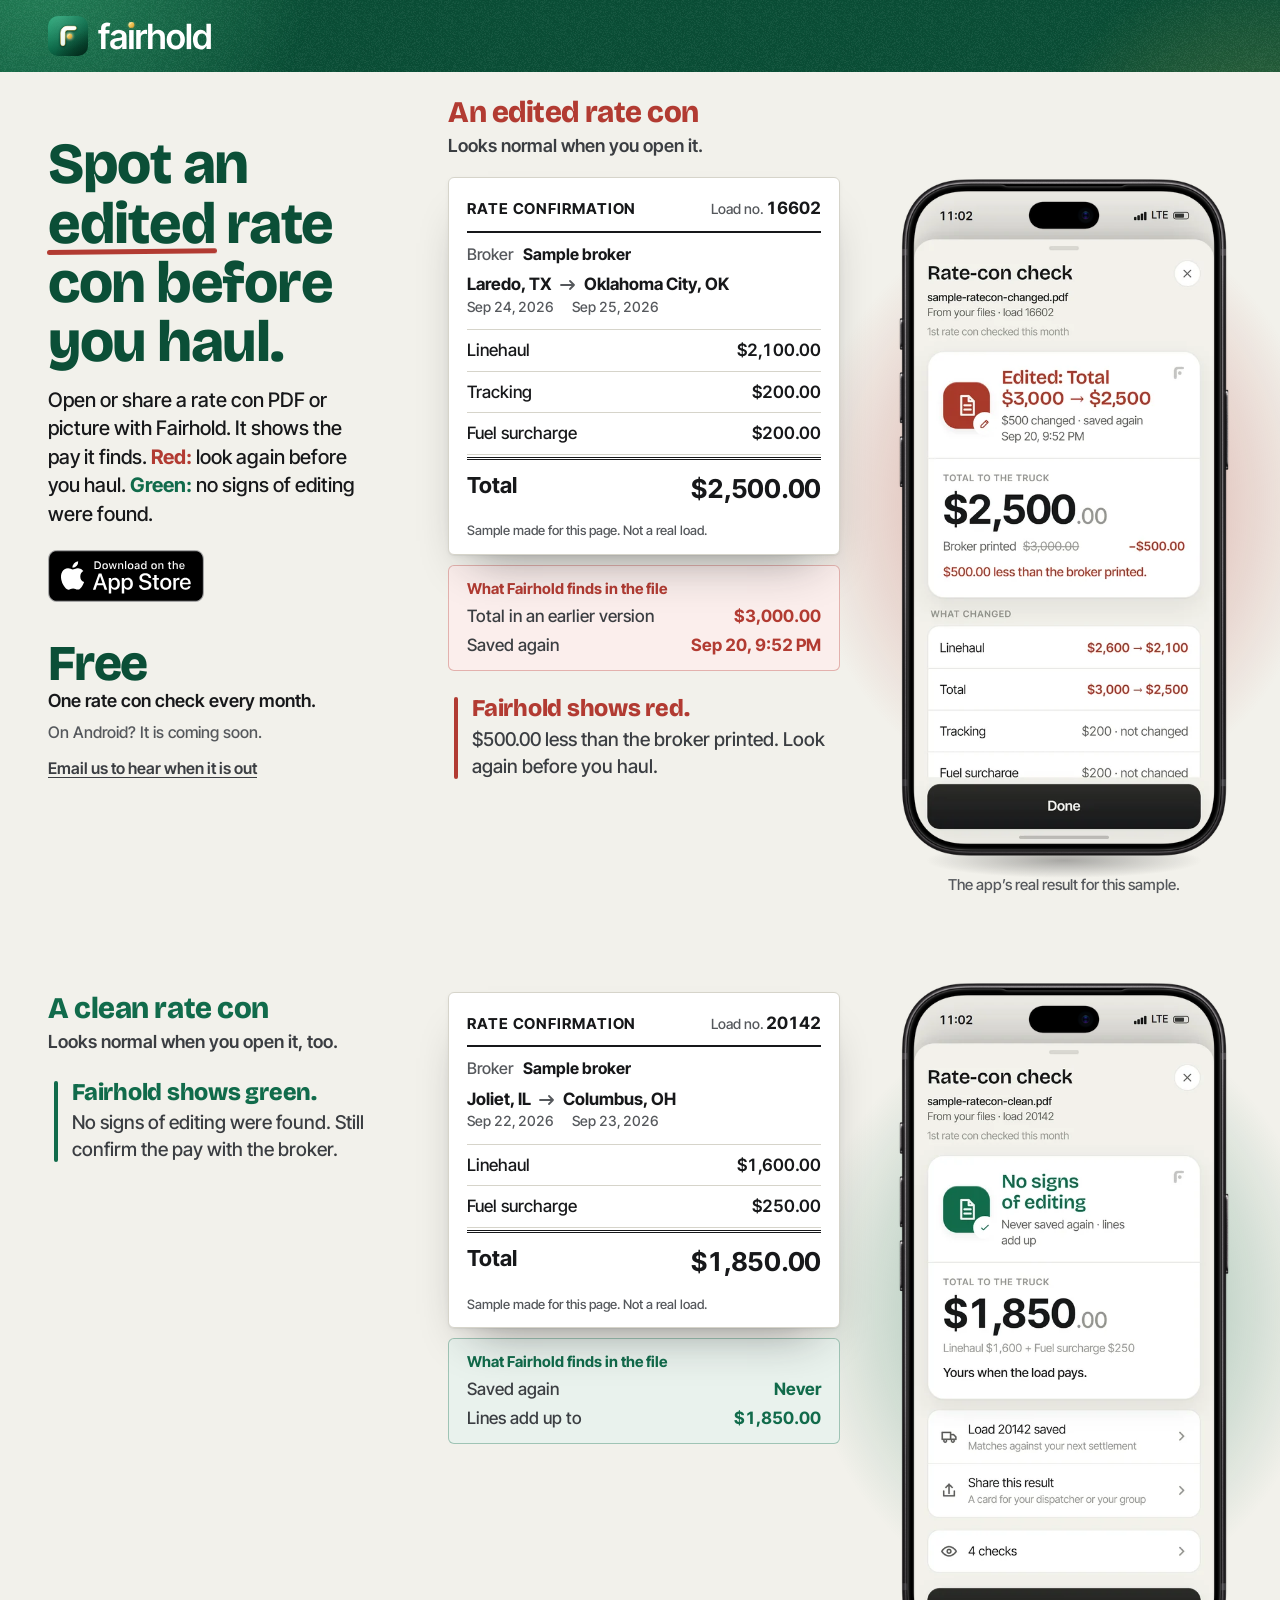
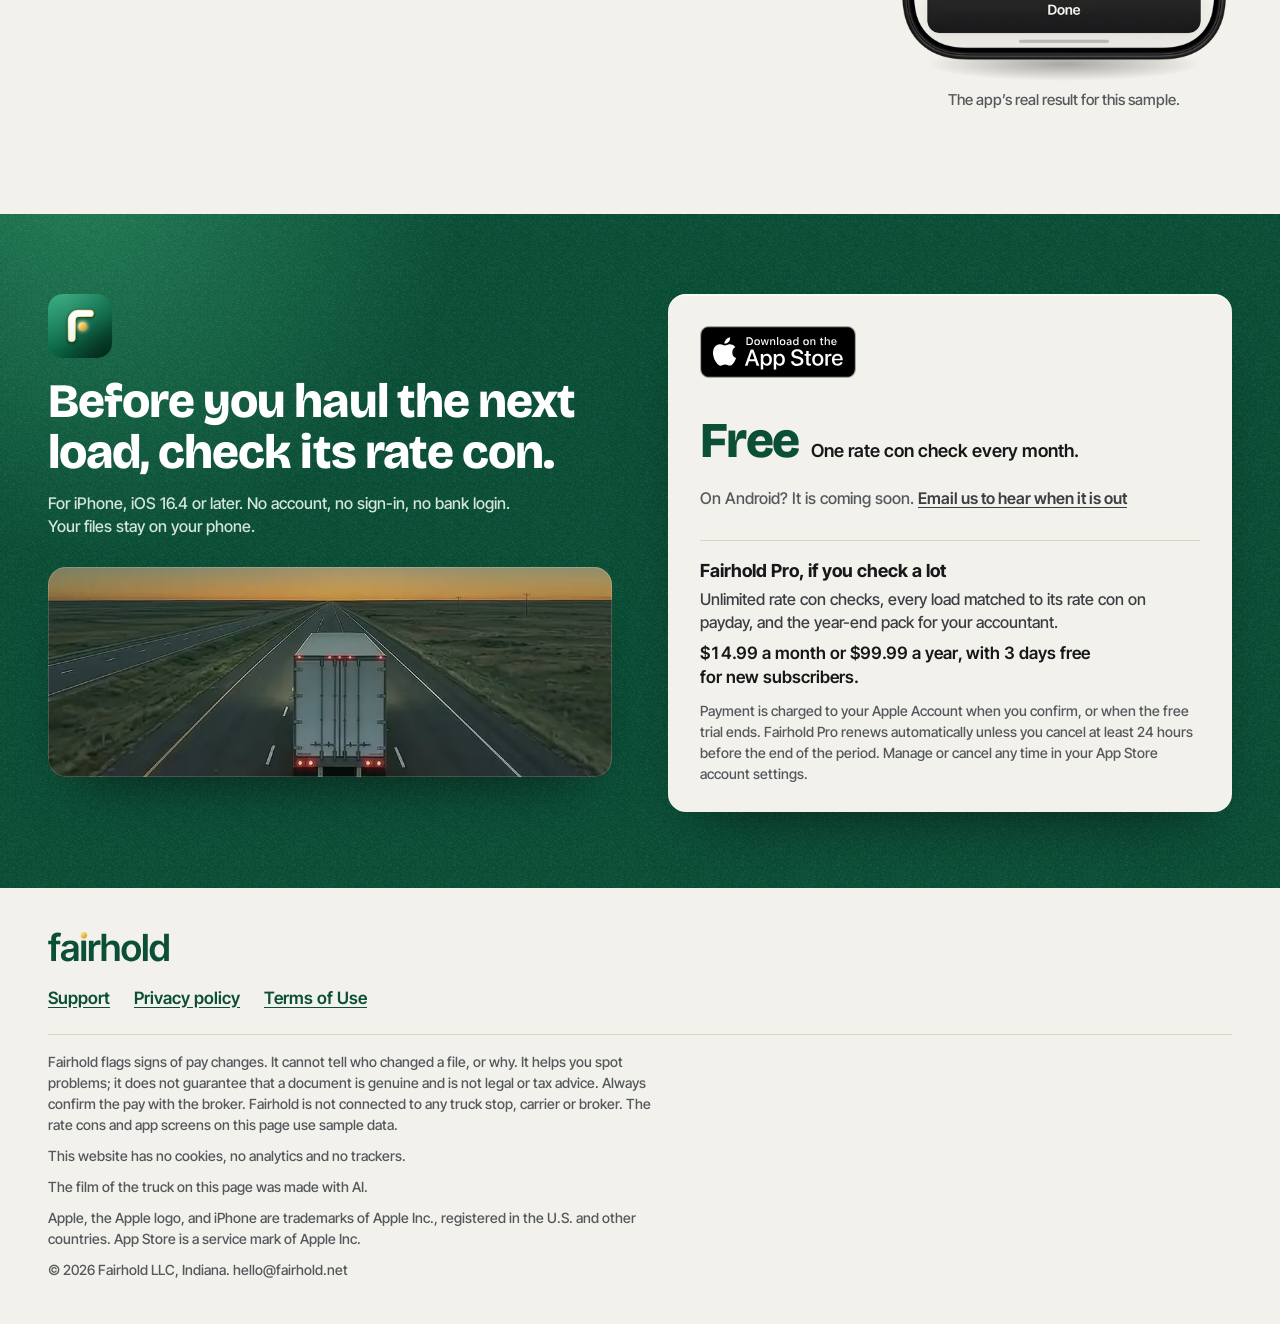
==== commit c7cb6683: "Fairhold website comes alive: motion on the locked page, same words and order; truck film in the clo" ====
--- a/index.html
+++ b/index.html
@@ -26,7 +26,10 @@
 <link rel="stylesheet" href="assets/site.css">
 </head>
 <body>
+<script>if("IntersectionObserver" in window){document.documentElement.className+=" alive";setTimeout(function(){if(!window.__fhAlive)document.documentElement.classList.remove("alive")},3500)}</script>
 <a class="skip" href="#main">Skip to content</a>
+
+<div class="sky" aria-hidden="true"><i></i><i></i><b></b></div>
 
 <header class="top">
   <a class="brand" href="./"><img src="assets/brand/icon.svg" alt="" width="40" height="40"><img class="brand-word" src="assets/brand/wordmark-white.svg" alt="Fairhold" width="114" height="28"></a>
@@ -38,7 +41,7 @@
 
     <!-- First screen: what it does, the App Store badge, Free -->
     <section class="intro" aria-labelledby="h1">
-      <h1 id="h1">Spot an edited <span class="keep">rate con</span> before you haul.</h1>
+      <h1 id="h1"><span class="w" style="--i:0">Spot</span> <span class="w" style="--i:1">an</span> <span class="w ed" style="--i:2">edited</span> <span class="keep"><span class="w" style="--i:3">rate</span> <span class="w" style="--i:4">con</span></span> <span class="w" style="--i:5">before</span> <span class="w" style="--i:6">you</span> <span class="w" style="--i:7">haul.</span></h1>
       <p class="what">Open or share a rate con PDF or picture with Fairhold. It shows the pay it finds. <span class="nw"><b class="t-red">Red:</b> look</span> again before you haul. <span class="nw"><b class="t-green">Green:</b> no</span> signs of editing were found.</p>
       <div class="act">
         <a class="badge" href="https://apps.apple.com/app/apple-store/id6829541304"><img src="assets/brand/app-store-badge.svg" alt="Download on the App Store" width="156" height="52"></a>
@@ -57,7 +60,7 @@
     <section class="ex ex-red" aria-labelledby="h-red">
       <h2 id="h-red" class="ex-h">An edited rate con</h2>
       <p class="ex-sub">Looks normal when you open it.</p>
-      <div class="paper">
+      <div class="paper" data-scan="red">
         <div class="doc" role="img" aria-label="Sample rate confirmation, made for this page, not a real load. Load 16602, Sample broker, Laredo, Texas to Oklahoma City, Oklahoma, Sep 24 to Sep 25, 2026. Linehaul $2,100.00, tracking $200.00, fuel surcharge $200.00. Total $2,500.00.">
           <div class="d-head"><p class="d-title">Rate confirmation</p><p class="d-no">Load no. <b>16602</b></p></div>
           <p class="d-row"><span>Broker</span><b>Sample broker</b></p>
@@ -93,7 +96,7 @@
     <section class="ex ex-green" aria-labelledby="h-green">
       <h2 id="h-green" class="ex-h">A clean rate con</h2>
       <p class="ex-sub">Looks normal when you open it, too.</p>
-      <div class="paper">
+      <div class="paper" data-scan="green">
         <div class="doc" role="img" aria-label="Sample rate confirmation, made for this page, not a real load. Load 20142, Sample broker, Joliet, Illinois to Columbus, Ohio, Sep 22 to Sep 23, 2026. Linehaul $1,600.00, fuel surcharge $250.00. Total $1,850.00.">
           <div class="d-head"><p class="d-title">Rate confirmation</p><p class="d-no">Load no. <b>20142</b></p></div>
           <p class="d-row"><span>Broker</span><b>Sample broker</b></p>
@@ -126,7 +129,7 @@
   </div>
 
   <!-- Install again, right after the examples; the price, Free first and Pro once, smaller -->
-  <section class="get" id="get" aria-labelledby="h-get">
+  <section class="get" id="get" aria-labelledby="h-get" data-film="assets/film/dawn.mp4" data-poster="assets/film/dawn.webp">
     <div class="get-in">
       <div class="get-a">
         <img class="get-icon" src="assets/brand/icon.svg" alt="" width="64" height="64">
@@ -154,12 +157,13 @@
     <img class="foot-word" src="assets/brand/wordmark.svg" alt="Fairhold" width="122" height="30">
     <nav class="foot-nav" aria-label="Footer">
       <a href="mailto:hello@fairhold.net?subject=Fairhold%20support">Support</a>
-      <a href="https://itsthierry.github.io/holdback-site/privacy">Privacy policy</a>
+      <a href="privacy">Privacy policy</a>
       <a href="https://www.apple.com/legal/internet-services/itunes/dev/stdeula/">Terms of Use</a>
     </nav>
     <div class="foot-fine">
       <p>Fairhold flags signs of pay changes. It cannot tell who changed a file, or why. It helps you spot problems; it does not guarantee that a document is genuine and is not legal or tax advice. Always confirm the pay with the broker. Fairhold is not connected to any truck stop, carrier or broker. The rate cons and app screens on this page use sample data.</p>
       <p>This website has no cookies, no analytics and no trackers.</p>
+      <p>The film of the truck on this page was made with AI.</p>
       <p>Apple, the Apple logo, and iPhone are trademarks of Apple Inc., registered in the U.S. and other countries. App Store is a service mark of Apple Inc.</p>
       <p>&copy; 2026 Fairhold LLC, Indiana. hello@fairhold.net</p>
     </div>
--- a/assets/site.css
+++ b/assets/site.css
@@ -163,14 +163,6 @@
 .foot-nav a { display: inline-flex; align-items: center; min-height: 48px; color: var(--forest); font-size: 17px; font-weight: 600; text-underline-offset: 3px; }
 .foot-fine { margin-top: 12px; padding-top: 16px; border-top: 1px solid var(--line); display: grid; gap: 10px; font-size: 14px; line-height: 1.5; }
 .foot-fine p { max-width: 44em; }   /* about 80 characters a line; the rule above still runs the full width */
-
-/* the one motion: the rule from the paper to the phone draws itself as you reach it */
-@media (prefers-reduced-motion: no-preference) {
-  .rv [data-reveal]::before { transform: scaleY(0); transition: transform .6s cubic-bezier(.2, .7, .2, 1); }
-  .rv [data-reveal]::after { opacity: 0; transition: opacity .25s ease .45s; }
-  .rv [data-reveal].on::before { transform: none; }
-  .rv [data-reveal].on::after { opacity: 1; }
-}
 
 /* ---------- 720 px and up: each example becomes paper | phone ---------- */
 @media (min-width: 720px) {
@@ -236,3 +228,155 @@
   h1 { font-size: 50px; }
   .what { font-size: 19px; }
 }
+
+/* =====================================================================================================
+   ALIVE. Motion, depth and light on the same page. Three rules:
+   1. Every scene ends in exactly the still page (the live site), so nothing is ever less clear.
+   2. Nothing waits on JavaScript to be readable: the hidden starting states exist only under html.alive,
+      which a one-line script sets and takes back if the main script never arrives.
+   3. The motion plays for everyone, also under prefers-reduced-motion (many phones report it without the
+      driver having asked for it), so it is kept gentle: no pinning, no big parallax, no flashing.
+   ===================================================================================================== */
+:root { --ease: cubic-bezier(.2, .7, .2, 1); --mark: #F4907F; }
+.ex-red { --cg: 178, 59, 50; }
+.ex-green { --cg: 17, 107, 75; }
+main { overflow-x: clip; }   /* the light behind the phones is wider than the page */
+
+/* ---------- first screen: plain CSS, plays without the script ---------- */
+@keyframes rise { from { opacity: 0; transform: translateY(.42em); } to { opacity: 1; transform: none; } }
+@keyframes rise-s { from { opacity: 0; transform: translateY(14px); } to { opacity: 1; transform: none; } }
+h1 .w { display: inline-block; position: relative; z-index: 1; animation: rise .75s var(--ease) both; animation-delay: calc(var(--i) * 60ms + 40ms); }
+/* "edited" gets spotted: a marker line draws under it */
+h1 .ed::after { content: ""; position: absolute; left: -.02em; right: -.03em; bottom: -.03em; height: .085em; border-radius: .05em; background: var(--mark);
+  transform: scaleX(0) rotate(-.6deg); transform-origin: 0 50%; animation: mark .55s cubic-bezier(.6, 0, .2, 1) .95s both; }
+@media (min-width: 1120px) { h1 .ed::after { background: var(--red); } }   /* on paper the mark is the app's red */
+@keyframes mark { to { transform: scaleX(1) rotate(-.6deg); } }
+.what { animation: rise-s .7s var(--ease) .3s both; }
+.act .free { animation: rise-s .7s var(--ease) .44s both; }
+.act .droid { animation: rise-s .7s var(--ease) .54s both; }
+/* Red and Green come on like two lights, one after the other */
+.what .t-red { animation: lamp-r 1.5s ease 1.15s both; }
+.what .t-green { animation: lamp-g 1.5s ease 1.6s both; }
+@keyframes lamp-r { 0% { color: var(--ink); text-shadow: 0 0 0 rgba(178, 59, 50, 0); } 35% { color: var(--red); text-shadow: 0 0 16px rgba(178, 59, 50, .65); } 100% { color: var(--red); text-shadow: 0 0 0 rgba(178, 59, 50, 0); } }
+@keyframes lamp-g { 0% { color: var(--ink); text-shadow: 0 0 0 rgba(17, 107, 75, 0); } 35% { color: var(--green); text-shadow: 0 0 16px rgba(17, 107, 75, .65); } 100% { color: var(--green); text-shadow: 0 0 0 rgba(17, 107, 75, 0); } }
+
+/* Free: the gold of the coin in the logo runs across the word now and then */
+.free b { background: linear-gradient(100deg, var(--forest) 41%, #B8892A 46%, var(--gold) 50%, #B8892A 54%, var(--forest) 59%) 100% 0 / 320% 100% no-repeat;
+  -webkit-background-clip: text; background-clip: text; -webkit-text-fill-color: transparent; animation: glint 5.5s ease-in-out 1.3s infinite; }
+@keyframes glint { 0% { background-position: 100% 0; } 24%, 100% { background-position: 0 0; } }
+
+/* the small iPhone on the first screen wakes up and throws the red of its answer on the page */
+.mini .phone-in { isolation: isolate; }
+.mini .phone-in::before { content: ""; position: absolute; z-index: -1; left: 50%; top: 50%; width: 250%; height: 130%; pointer-events: none;
+  background: radial-gradient(closest-side, rgba(178, 59, 50, .5), rgba(178, 59, 50, .2) 46%, rgba(178, 59, 50, 0) 74%);
+  transform: translate(-50%, -50%); animation: bloom 1.4s var(--ease) .5s both, breathe 3.2s ease-in-out 1.9s infinite alternate; }
+.mini .phone-scr { animation: wake 1s ease .45s both; }
+@keyframes wake { from { filter: brightness(.14) saturate(.4); } to { filter: none; } }
+@keyframes bloom { from { opacity: 0; transform: translate(-50%, -50%) scale(.55); } to { opacity: 1; transform: translate(-50%, -50%) scale(1); } }
+@keyframes breathe { from { opacity: 1; } to { opacity: .5; } }
+
+/* ---------- light on the green band (a layer between the band's paint and its words) ---------- */
+.sky { display: none; }
+.alive .sky { display: block; position: absolute; left: 0; top: 0; width: 100%; height: var(--band, 0px); overflow: hidden; pointer-events: none; z-index: 0; }
+.brand { position: relative; z-index: 1; }
+.sky i { position: absolute; border-radius: 50%; will-change: transform; }
+.sky i:nth-child(1) { width: 560px; height: 560px; left: -240px; top: -330px; background: radial-gradient(closest-side, rgba(70, 190, 130, .5), rgba(70, 190, 130, 0)); animation: drift-a 9s ease-in-out infinite alternate; }
+.sky i:nth-child(2) { width: 480px; height: 480px; right: -220px; top: -40px; background: radial-gradient(closest-side, rgba(242, 201, 90, .26), rgba(242, 201, 90, 0)); animation: drift-b 12s ease-in-out infinite alternate; }
+/* a band of light crosses now and then, like headlights going by */
+.sky b { position: absolute; top: -20%; bottom: -20%; left: 0; width: 46%; background: linear-gradient(100deg, rgba(255, 255, 255, 0) 20%, rgba(214, 255, 232, .2) 50%, rgba(255, 255, 255, 0) 80%); transform: translateX(-120%) skewX(-14deg); animation: pass 7s cubic-bezier(.45, 0, .55, 1) 1.2s infinite; }
+.sky::after, .get::after { content: ""; position: absolute; inset: 0; background: url("img/grain.png"); opacity: .38; pointer-events: none; }
+@keyframes drift-a { from { transform: translate3d(0, 0, 0) scale(1); } to { transform: translate3d(230px, 90px, 0) scale(1.3); } }
+@keyframes drift-b { from { transform: translate3d(0, 0, 0) scale(1); } to { transform: translate3d(-240px, -70px, 0) scale(1.25); } }
+@keyframes pass { 0% { transform: translateX(-120%) skewX(-14deg); } 34%, 100% { transform: translateX(340%) skewX(-14deg); } }
+
+/* ---------- things that rise into place as you reach them ---------- */
+.alive [data-rise] { opacity: 0; transform: translateY(18px); transition: opacity .6s ease var(--rd, 0ms), transform .75s var(--ease) var(--rd, 0ms); }
+.alive [data-rise].on { opacity: 1; transform: none; }
+
+/* ---------- the check, played on the sample rate con ---------- */
+.alive .paper { position: relative; }
+.alive .doc { position: relative; z-index: 2; overflow: hidden; transform: translateY(26px); opacity: 0;
+  transition: transform .8s var(--ease), opacity .45s ease, box-shadow .9s ease; }
+.alive .go .doc { transform: none; opacity: 1;
+  box-shadow: 0 1px 0 rgba(23, 24, 26, .04), 0 2px 5px rgba(23, 24, 26, .05), 0 26px 46px -24px rgba(23, 24, 26, .46); }
+/* the light that reads the sheet: a bright edge with a soft tail, top to bottom */
+.beam { position: absolute; left: 0; right: 0; top: 0; height: 100%; pointer-events: none; transform: translateY(-101%);
+  background: linear-gradient(to bottom, rgba(17, 107, 75, 0) calc(100% - 130px), rgba(17, 107, 75, .13) calc(100% - 3px), rgba(17, 107, 75, .9) calc(100% - 3px), rgba(17, 107, 75, .9) 100%); }
+.go .beam { animation: sweep var(--scan, 1100ms) linear var(--t0, 380ms) both; }
+@keyframes sweep { from { transform: translateY(-100%); } to { transform: translateY(130px); } }
+/* each money line answers as the light passes it */
+.alive .d-lines p, .alive .d-total { position: relative; }
+.alive .d-lines p::before, .alive .d-total::before { content: ""; position: absolute; inset: 0 -18px; background: rgba(17, 107, 75, .1); opacity: 0; pointer-events: none; }
+.go .d-lines p::before, .go .d-total::before { animation: answer .7s ease var(--d, 0ms) both; }
+[data-scan="red"] .d-total::before { background: rgba(178, 59, 50, .14); }
+@keyframes answer { 0% { opacity: 0; } 25% { opacity: 1; } 100% { opacity: 0; } }
+/* edited sample: for a moment the light shows the total that an earlier version of the file holds,
+   then that number drops into the box below, where the page states it. The sheet ends as it began. */
+.alive .d-total b { transition: opacity .16s ease; }
+.alive .xray .d-total b { opacity: 0; }
+.ghost { position: absolute; z-index: 4; left: 0; top: 0; margin: 0; font-size: 26px; font-weight: 700; letter-spacing: -.01em; line-height: 1.45; color: var(--red);
+  font-variant-numeric: tabular-nums; white-space: nowrap; pointer-events: none; opacity: 0; transform-origin: 100% 0; will-change: transform, opacity; }
+/* what is inside the file comes out from under the sheet */
+.alive .file { position: relative; z-index: 1; transform: translateY(calc(-100% - 12px)); opacity: 0; transition: transform .7s var(--ease), opacity .18s ease; }
+.alive .found .file { transform: none; opacity: 1; }
+.alive .file-row b { display: inline-block; opacity: 0; transform: scale(1.28); transform-origin: 100% 60%; transition: opacity .25s ease, transform .5s var(--ease); }
+.alive .file-row + .file-row b { transition-delay: .16s; }
+.alive .landed .file-row b { opacity: 1; transform: none; }
+
+/* what Fairhold says: the words come up, the answer's colour comes on, the rule runs down to the phone */
+.alive .says { opacity: 0; transform: translateY(14px); transition: opacity .5s ease, transform .7s var(--ease); }
+.alive .says.on { opacity: 1; transform: none; }
+.alive .says::before { transform: scaleY(0); transition: transform .65s var(--ease) .2s; }
+.alive .says::after { opacity: 0; transition: opacity .25s ease .7s; }
+.alive .says.on::before { transform: none; }
+.alive .says.on::after { opacity: 1; }
+.alive .says.on .says-lead { animation: lamp 1.4s ease .1s both; }
+@keyframes lamp { 0% { text-shadow: 0 0 0 rgba(var(--cg), 0); } 30% { text-shadow: 0 0 20px rgba(var(--cg), .6); } 100% { text-shadow: 0 0 0 rgba(var(--cg), 0); } }
+
+/* ---------- the iPhone: the screen comes on, its answer lights the page. The frame itself is untouched. ---------- */
+.alive .ex .phone-in { isolation: isolate; transform: translateY(calc(var(--py, 0px) + 26px)); transition: transform .9s var(--ease); }
+.alive .ex .lit .phone-in { transform: translateY(var(--py, 0px)); }
+.alive .ex .phone.settled .phone-in { transition: none; }
+.alive .ex .phone-scr { filter: brightness(.38) saturate(.45); transition: filter .9s ease .1s; }
+.alive .ex .lit .phone-scr { filter: none; }
+.glow { position: absolute; z-index: -1; left: 50%; top: 48%; width: 210%; height: 118%; pointer-events: none; opacity: 0; transform: translate(-50%, -50%) scale(.6);
+  background: radial-gradient(closest-side, rgba(var(--cg), .5), rgba(var(--cg), .2) 44%, rgba(var(--cg), 0) 74%); transition: opacity 1.1s ease .15s, transform 1.5s var(--ease) .15s; }
+.lit .glow { opacity: 1; transform: translate(-50%, -50%) scale(1); animation: breathe 3.2s ease-in-out 1.8s infinite alternate; }
+.floor { position: absolute; z-index: -1; left: 9%; right: 9%; bottom: -2.4%; height: 5%; pointer-events: none; opacity: 0; transition: opacity 1s ease .2s;
+  background: radial-gradient(closest-side, rgba(23, 24, 26, .34), rgba(23, 24, 26, 0)); }
+.lit .floor { opacity: 1; }
+/* a reflection crosses the glass of the screen (never the frame) */
+.glare { position: absolute; left: 5.3333%; top: 2.5%; width: 89.3333%; height: 95%; border-radius: 15.75% / 7.25%; overflow: hidden; pointer-events: none; }
+.glare::before { content: ""; position: absolute; inset: -10% -70%; background: linear-gradient(104deg, rgba(255, 255, 255, 0) 43%, rgba(255, 255, 255, .3) 50%, rgba(255, 255, 255, 0) 57%); transform: translateX(-75%); }
+.lit .glare::before { animation: glare 6.5s ease-in-out .55s infinite; }
+@keyframes glare { 0% { transform: translateX(-75%); } 18%, 100% { transform: translateX(75%); } }
+@supports not (overflow-x: clip) { .glow { width: 100%; } .mini .phone-in::before { width: 100%; } }
+
+/* the install button after the red answer: its arrow keeps pointing */
+.ex-get a span { display: inline-block; animation: nudge 2.4s ease-in-out infinite; }
+@keyframes nudge { 0%, 60%, 100% { transform: none; } 78% { transform: translateX(5px); } }
+.ex-get a { transition: background-color .2s ease, color .2s ease; }
+.ex-get a:hover { background: var(--forest); color: var(--paper); }
+
+/* ---------- the green band at the end: light moving on it, the card lifted off it ---------- */
+.get { position: relative; overflow: hidden; isolation: isolate; }
+.get-in { position: relative; z-index: 1; }
+.get::before { content: ""; position: absolute; z-index: 0; width: 760px; height: 760px; left: -300px; top: -420px; border-radius: 50%; pointer-events: none;
+  background: radial-gradient(closest-side, rgba(70, 190, 130, .42), rgba(70, 190, 130, 0)); animation: drift-a 17s ease-in-out infinite alternate; }
+.get::after { z-index: 0; }
+.get-b { box-shadow: 0 30px 60px -30px rgba(0, 0, 0, .55), 0 2px 0 rgba(255, 255, 255, .5) inset; }
+.get-icon { animation: coin 4.5s ease-in-out infinite alternate; }
+@keyframes coin { from { filter: drop-shadow(0 8px 14px rgba(0, 0, 0, .35)) drop-shadow(0 0 0 rgba(242, 201, 90, 0)); } to { filter: drop-shadow(0 8px 14px rgba(0, 0, 0, .35)) drop-shadow(0 0 20px rgba(242, 201, 90, .5)); } }
+/* the film: never behind the words. Phones and tablets: a strip across the top of the band that fades into the
+   green; the words start where it ends. Wide screens: a window under the words, in the space beside the card. */
+.get { --strip: clamp(238px, calc(34vw + 108px), 345px); }
+.get-film { overflow: hidden; pointer-events: none; opacity: 0; transition: opacity 1.4s ease; }
+.get-film.playing { opacity: 1; }
+.get-film video, .get-film img { position: absolute; inset: 0; width: 100%; height: 100%; object-fit: cover; object-position: 50% 55%; }
+.get > .get-film { position: absolute; left: 0; right: 0; top: 0; height: var(--strip); z-index: 0;
+  -webkit-mask-image: linear-gradient(to bottom, #000 66%, rgba(0, 0, 0, 0)); mask-image: linear-gradient(to bottom, #000 66%, rgba(0, 0, 0, 0)); }
+.get > .get-film::after { content: ""; position: absolute; inset: 0; background: linear-gradient(to bottom, rgba(11, 79, 55, .3), rgba(11, 79, 55, .16) 50%, rgba(11, 79, 55, .55)); }
+.get-a > .get-film video, .get-a > .get-film img { object-position: 50% 44%; }
+.get-a > .get-film { position: relative; margin-top: 28px; height: 210px; border-radius: 18px; box-shadow: 0 30px 60px -30px rgba(0, 0, 0, .6); }
+.get-a > .get-film::after { content: ""; position: absolute; inset: 0; border-radius: inherit; background: linear-gradient(to bottom, rgba(11, 79, 55, .26), rgba(11, 79, 55, .12)); box-shadow: inset 0 0 0 1px rgba(255, 255, 255, .16); }
+@media (max-width: 1119.98px) { .get.has-film { padding-top: calc(var(--strip) - 8px); } }
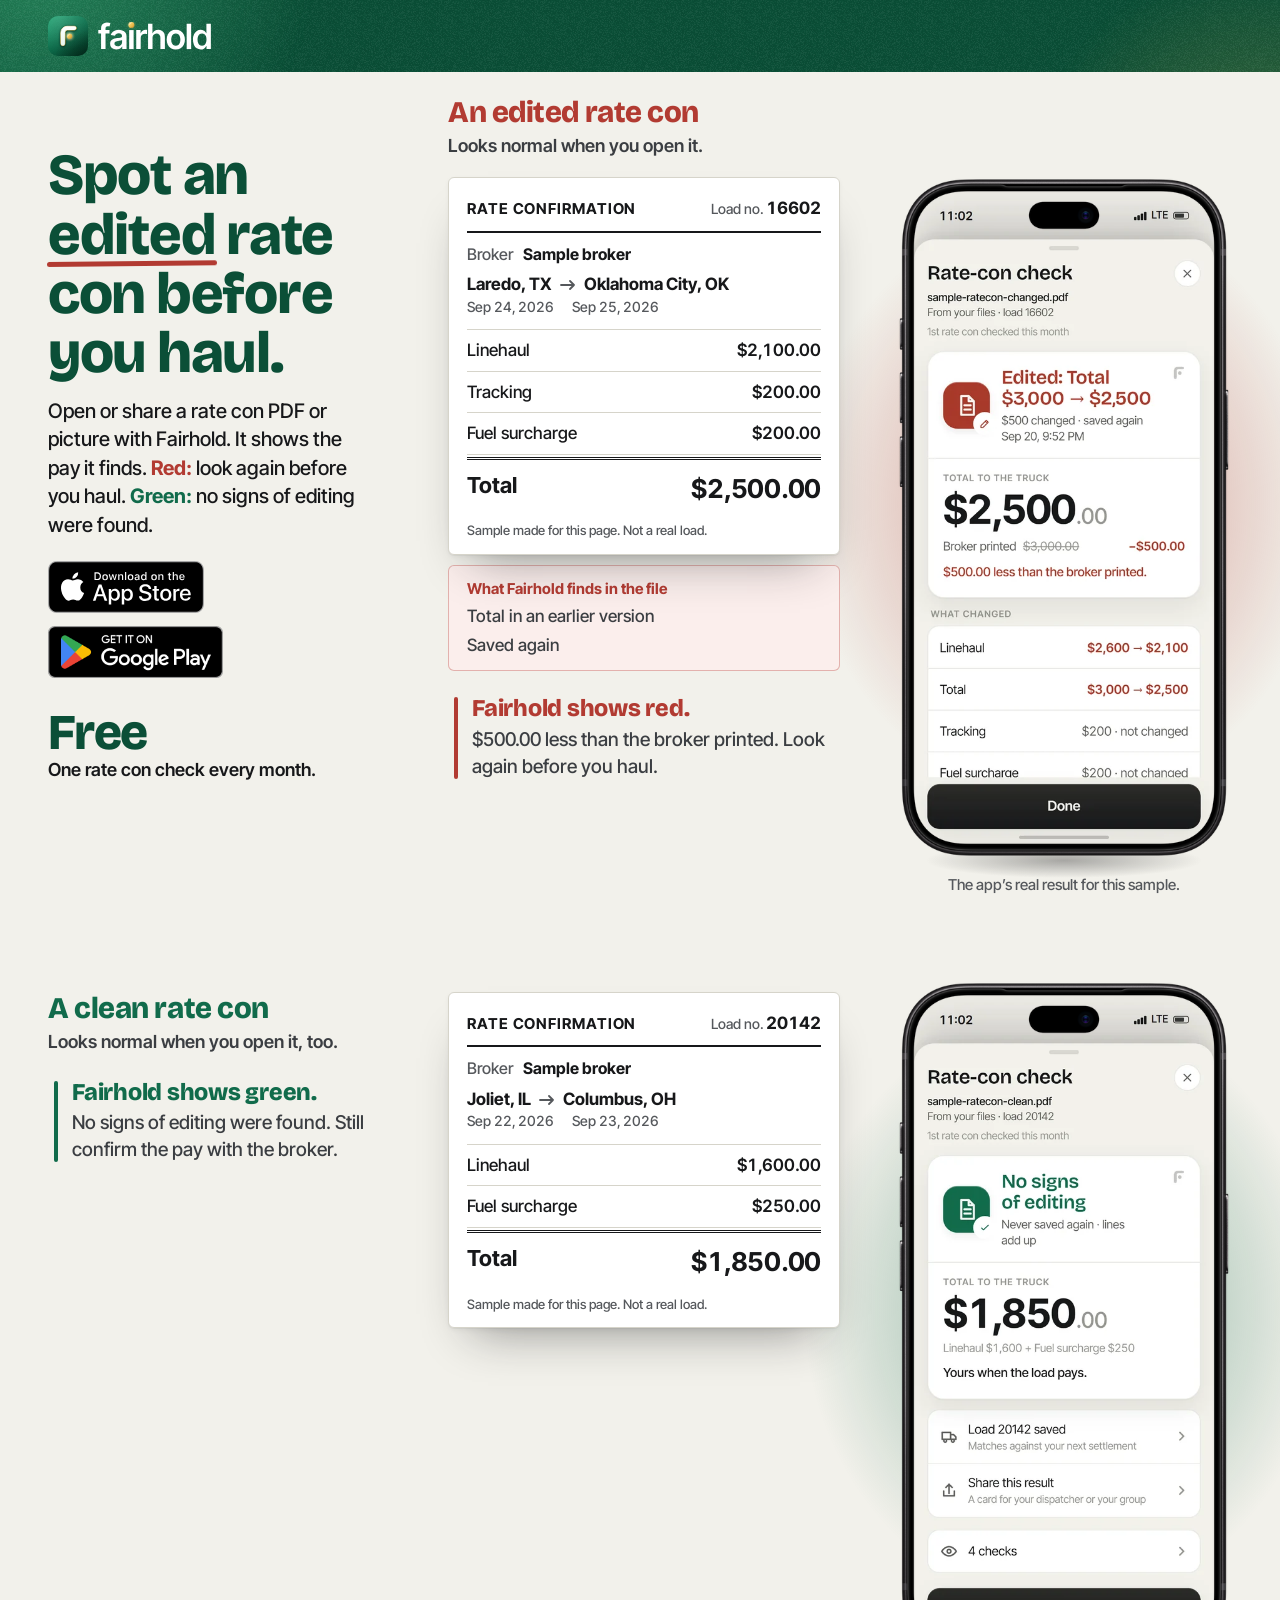
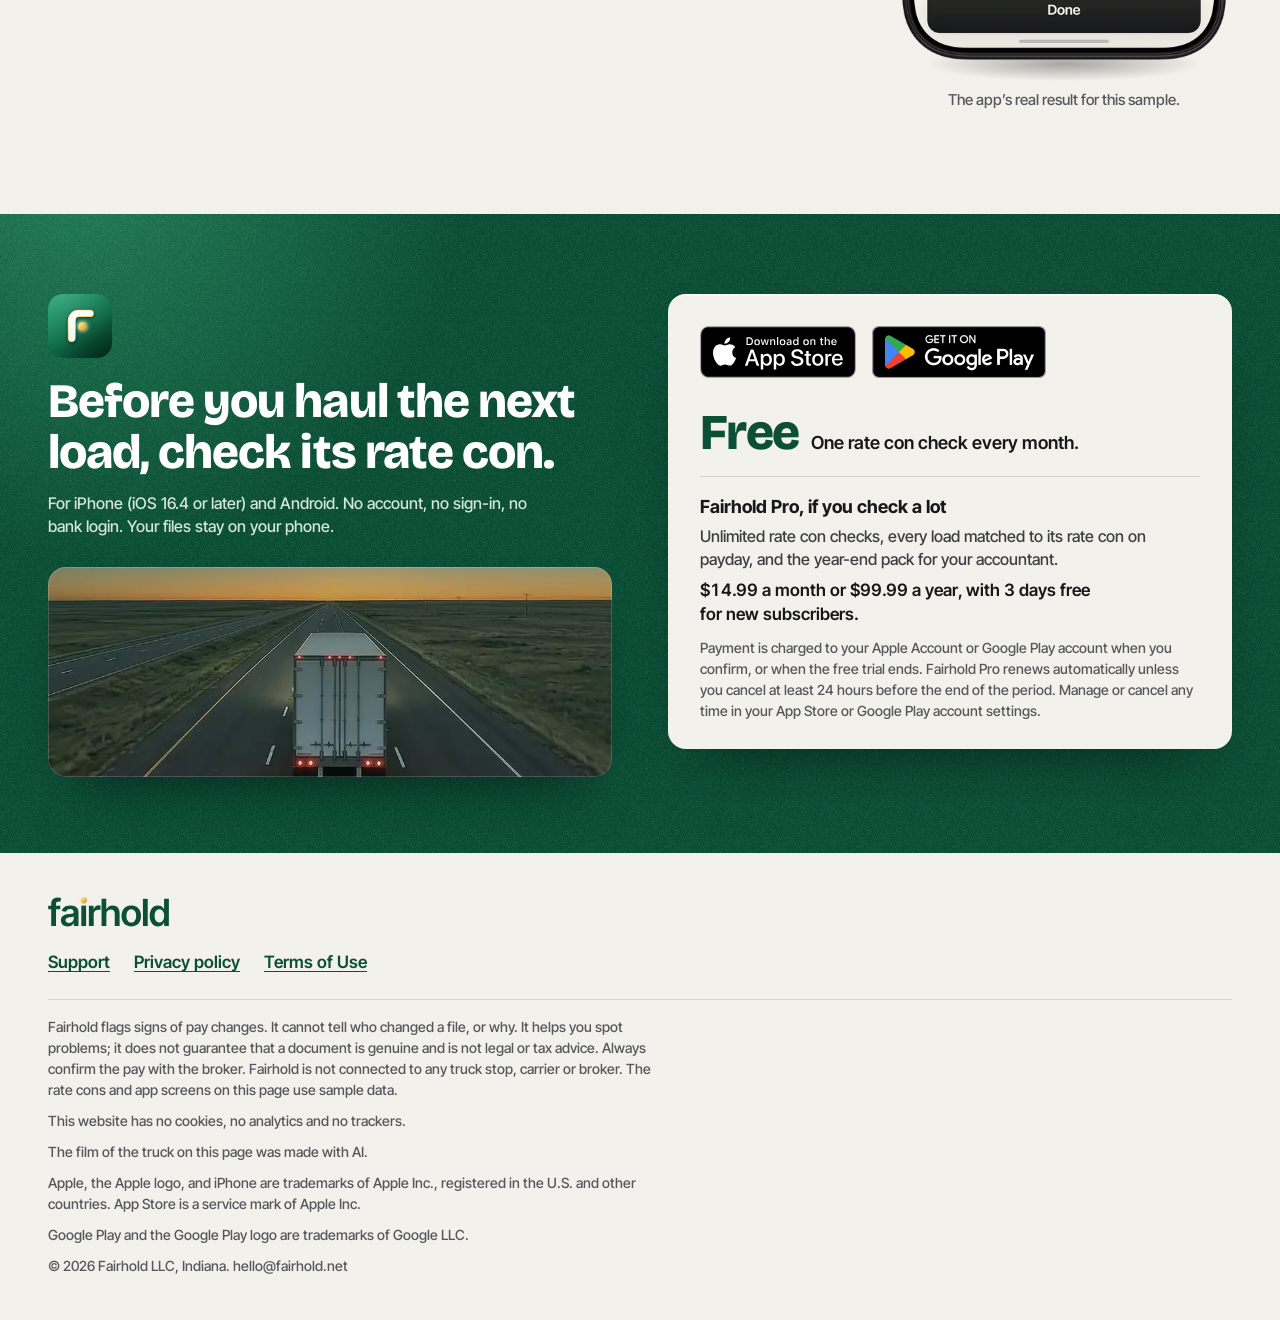
==== commit 4b818925: "Fairhold on Google Play: Google Play badge beside the App Store badge, scan page sends Android to Go" ====
--- a/index.html
+++ b/index.html
@@ -39,12 +39,12 @@
 
   <div class="stage">
 
-    <!-- First screen: what it does, the App Store badge, Free -->
+    <!-- First screen: what it does, the App Store and Google Play badges, Free -->
     <section class="intro" aria-labelledby="h1">
       <h1 id="h1"><span class="w" style="--i:0">Spot</span> <span class="w" style="--i:1">an</span> <span class="w ed" style="--i:2">edited</span> <span class="keep"><span class="w" style="--i:3">rate</span> <span class="w" style="--i:4">con</span></span> <span class="w" style="--i:5">before</span> <span class="w" style="--i:6">you</span> <span class="w" style="--i:7">haul.</span></h1>
       <p class="what">Open or share a rate con PDF or picture with Fairhold. It shows the pay it finds. <span class="nw"><b class="t-red">Red:</b> look</span> again before you haul. <span class="nw"><b class="t-green">Green:</b> no</span> signs of editing were found.</p>
       <div class="act">
-        <a class="badge" href="https://apps.apple.com/app/apple-store/id6829541304"><img src="assets/brand/app-store-badge.svg" alt="Download on the App Store" width="156" height="52"></a>
+        <div class="badges"><a class="badge" href="https://apps.apple.com/app/apple-store/id6829541304"><img src="assets/brand/app-store-badge.svg" alt="Download on the App Store" width="156" height="52"></a><a class="badge" href="https://play.google.com/store/apps/details?id=com.lpj.holdback"><img src="assets/brand/google-play-badge.png" alt="Get it on Google Play" width="175" height="52"></a></div>
         <p class="free"><b>Free</b><span class="free-tx">One rate con check every month.</span></p>
         <figure class="mini" aria-hidden="true">
           <div class="phone-in">
@@ -52,7 +52,6 @@
             <img class="phone-frame" src="assets/frame/iphone-18-pro-black-480.webp" width="1080" height="2208" alt="" decoding="async">
           </div>
         </figure>
-        <p class="droid">On Android? It is coming soon. <a href="mailto:hello@fairhold.net?subject=Fairhold%20for%20Android">Email us to hear when it is out</a></p>
       </div>
     </section>
 
@@ -89,7 +88,7 @@
         </div>
         <figcaption>The app&rsquo;s real result for this sample.</figcaption>
       </figure>
-      <p class="ex-get"><a href="https://apps.apple.com/app/apple-store/id6829541304">Get it free on the App Store <span aria-hidden="true">&rsaquo;</span></a></p>
+      <p class="ex-get"><a href="get">Get it free <span aria-hidden="true">&rsaquo;</span></a></p>
     </section>
 
     <!-- Example 2: the clean rate con, what is inside its file, and the app's real green result -->
@@ -134,17 +133,16 @@
       <div class="get-a">
         <img class="get-icon" src="assets/brand/icon.svg" alt="" width="64" height="64">
         <h2 id="h-get" class="get-h">Before you haul the next load, check its rate con.</h2>
-        <p class="get-fine">For iPhone, iOS 16.4 or later. No account, no <span class="nw">sign-in</span>, no bank login. Your files stay on your phone.</p>
+        <p class="get-fine">For iPhone (iOS 16.4 or later) and Android. No account, no <span class="nw">sign-in</span>, no bank login. Your files stay on your phone.</p>
       </div>
       <div class="get-b">
-        <a class="badge" href="https://apps.apple.com/app/apple-store/id6829541304"><img src="assets/brand/app-store-badge.svg" alt="Download on the App Store" width="156" height="52"></a>
+        <div class="badges"><a class="badge" href="https://apps.apple.com/app/apple-store/id6829541304"><img src="assets/brand/app-store-badge.svg" alt="Download on the App Store" width="156" height="52"></a><a class="badge" href="https://play.google.com/store/apps/details?id=com.lpj.holdback"><img src="assets/brand/google-play-badge.png" alt="Get it on Google Play" width="175" height="52"></a></div>
         <p class="free"><b>Free</b><span class="free-tx">One rate con check every month.</span></p>
-        <p class="droid">On Android? It is coming soon. <a href="mailto:hello@fairhold.net?subject=Fairhold%20for%20Android">Email us to hear when it is out</a></p>
         <div class="pro" id="price">
           <h3 class="pro-h">Fairhold Pro, if you check a lot</h3>
           <p class="pro-tx">Unlimited rate con checks, every load matched to its rate con on payday, and the year-end pack for your accountant.</p>
           <p class="pro-price"><span class="nw">$14.99 a month</span> or <span class="nw">$99.99 a year</span>, with 3 days free for <span class="nw">new subscribers.</span></p>
-          <p class="pro-fine">Payment is charged to your Apple Account when you confirm, or when the free trial ends. Fairhold Pro renews automatically unless you cancel at least 24 hours before the end of the period. Manage or cancel any time in your App Store account settings.</p>
+          <p class="pro-fine">Payment is charged to your Apple Account or Google Play account when you confirm, or when the free trial ends. Fairhold Pro renews automatically unless you cancel at least 24 hours before the end of the period. Manage or cancel any time in your App Store or Google Play account settings.</p>
         </div>
       </div>
     </div>
@@ -165,6 +163,7 @@
       <p>This website has no cookies, no analytics and no trackers.</p>
       <p>The film of the truck on this page was made with AI.</p>
       <p>Apple, the Apple logo, and iPhone are trademarks of Apple Inc., registered in the U.S. and other countries. App Store is a service mark of Apple Inc.</p>
+      <p>Google Play and the Google Play logo are trademarks of Google LLC.</p>
       <p>&copy; 2026 Fairhold LLC, Indiana. hello@fairhold.net</p>
     </div>
   </div>
--- a/assets/site.css
+++ b/assets/site.css
@@ -64,13 +64,14 @@
 .t-green { color: var(--green); }
 
 /* Apple's badge: as is, 52 px tall, a quarter of its height (13 px) clear on every side; focus ring only around its link */
-.badge { display: inline-block; margin: 22px 0 0; line-height: 0; border-radius: 10px; }
+.badges { display: flex; flex-wrap: wrap; align-items: center; gap: 13px 16px; margin: 22px 0 0; }   /* App Store and Google Play: side by side when they fit, stacked when not; equal height */
+.badge { display: inline-block; margin: 0; line-height: 0; border-radius: 10px; }
 .badge img { width: auto; height: 52px; }
 .badge:focus-visible { outline-offset: 6px; }
 
 /* the badge and Free, with a small real iPhone beside them on phones and tablets (the big ones follow below) */
 .act { display: grid; grid-template-columns: minmax(0, 1fr) auto; grid-template-areas: "badge mini" "free mini" "droid droid"; grid-template-rows: auto 1fr auto; column-gap: 16px; align-items: start; }
-.act .badge { grid-area: badge; justify-self: start; }
+.act .badges { grid-area: badge; justify-self: start; }
 .act .free { grid-area: free; margin-top: 30px; }   /* keeps the tall F of Free out of the badge clear space */
 .mini { grid-area: mini; width: 112px; margin-top: 14px; }
 .act .droid { grid-area: droid; }
@@ -146,7 +147,7 @@
 .get-h { margin-top: 18px; font: 800 34px/1.06 var(--display); letter-spacing: -0.02em; max-width: 13em; text-wrap: balance; }
 .get-fine { margin-top: 14px; font-size: 16px; color: var(--on-green-2); max-width: 30em; }
 .get-b { margin-top: 28px; background: var(--paper); color: var(--ink); border-radius: 18px; padding: 22px 20px 22px; }
-.get .badge { margin-top: 0; }
+.get .badges { margin-top: 0; }
 .get .free { margin-top: 30px; }   /* clear of the badge's 13 px space, like the first screen */
 .pro { margin-top: 18px; padding-top: 18px; border-top: 1px solid var(--line); }
 .pro-h { font-size: 18px; font-weight: 700; line-height: 1.3; color: var(--ink); text-wrap: balance; }
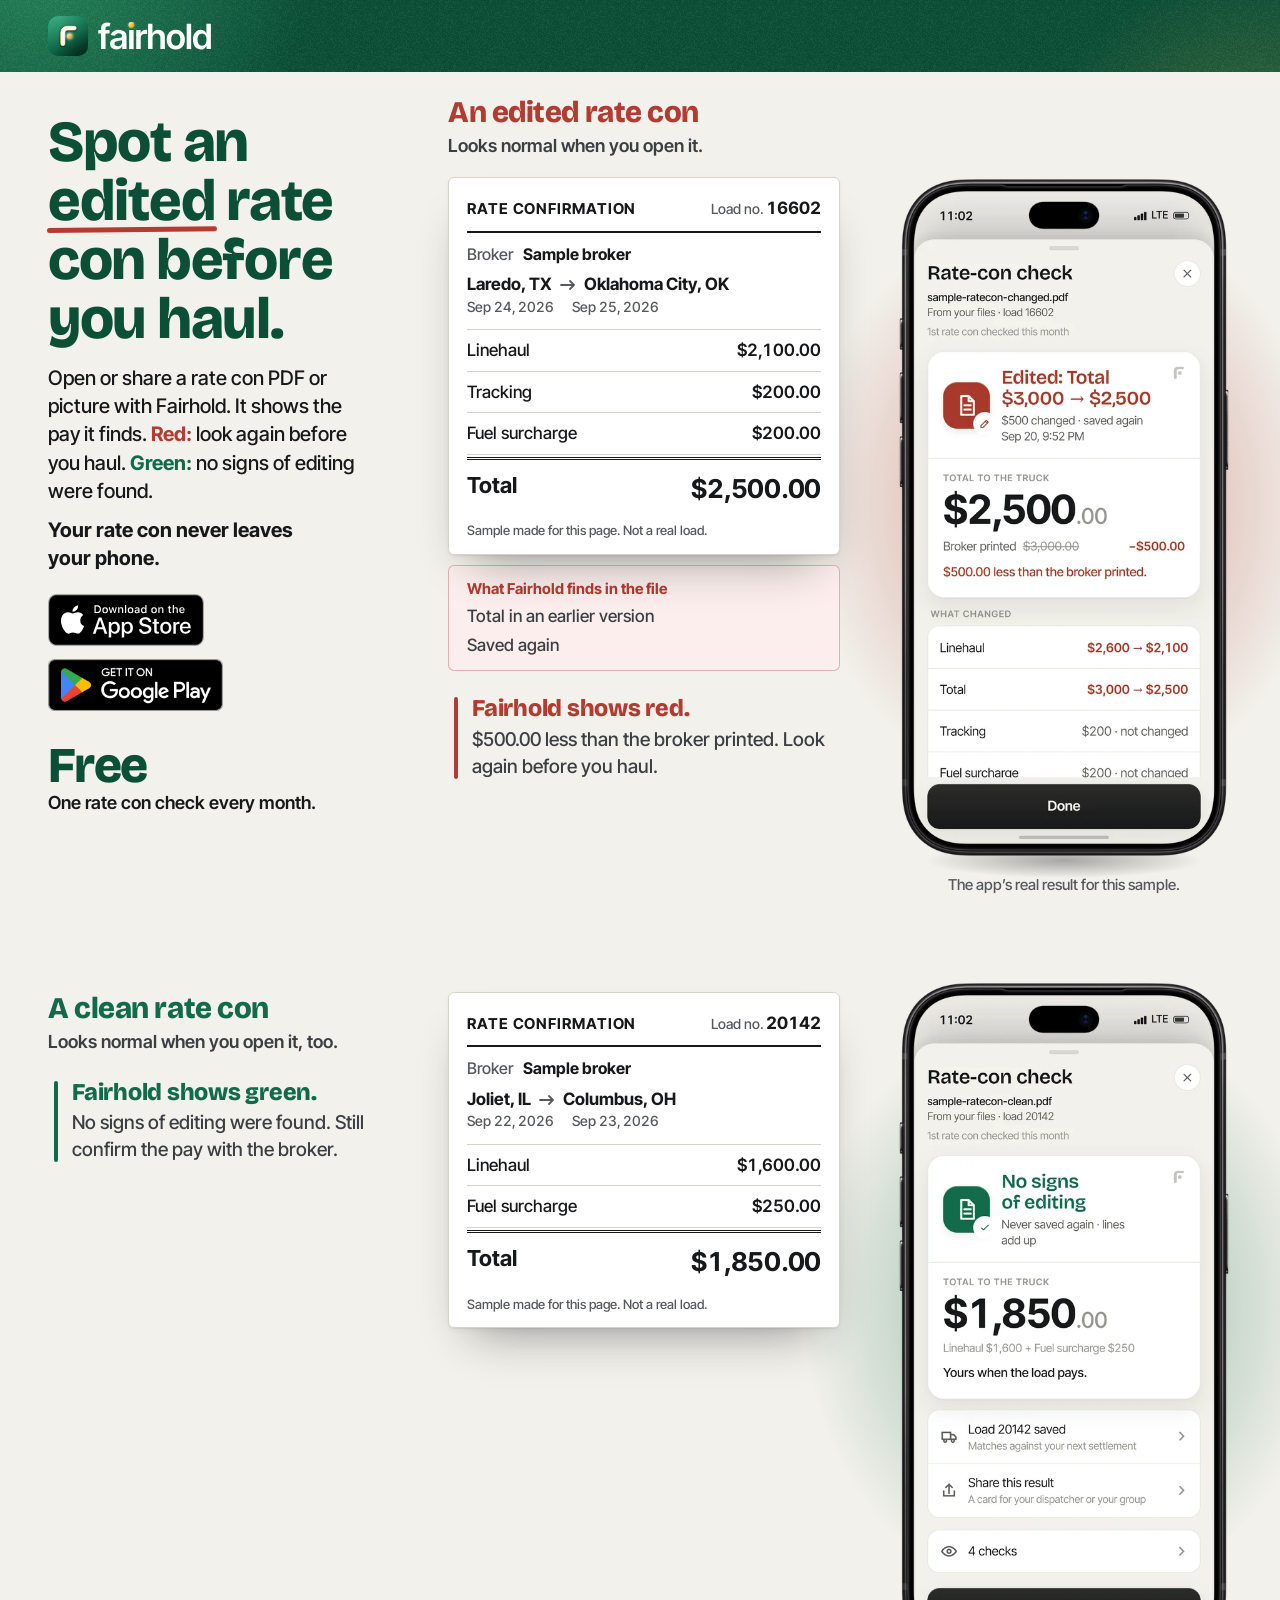
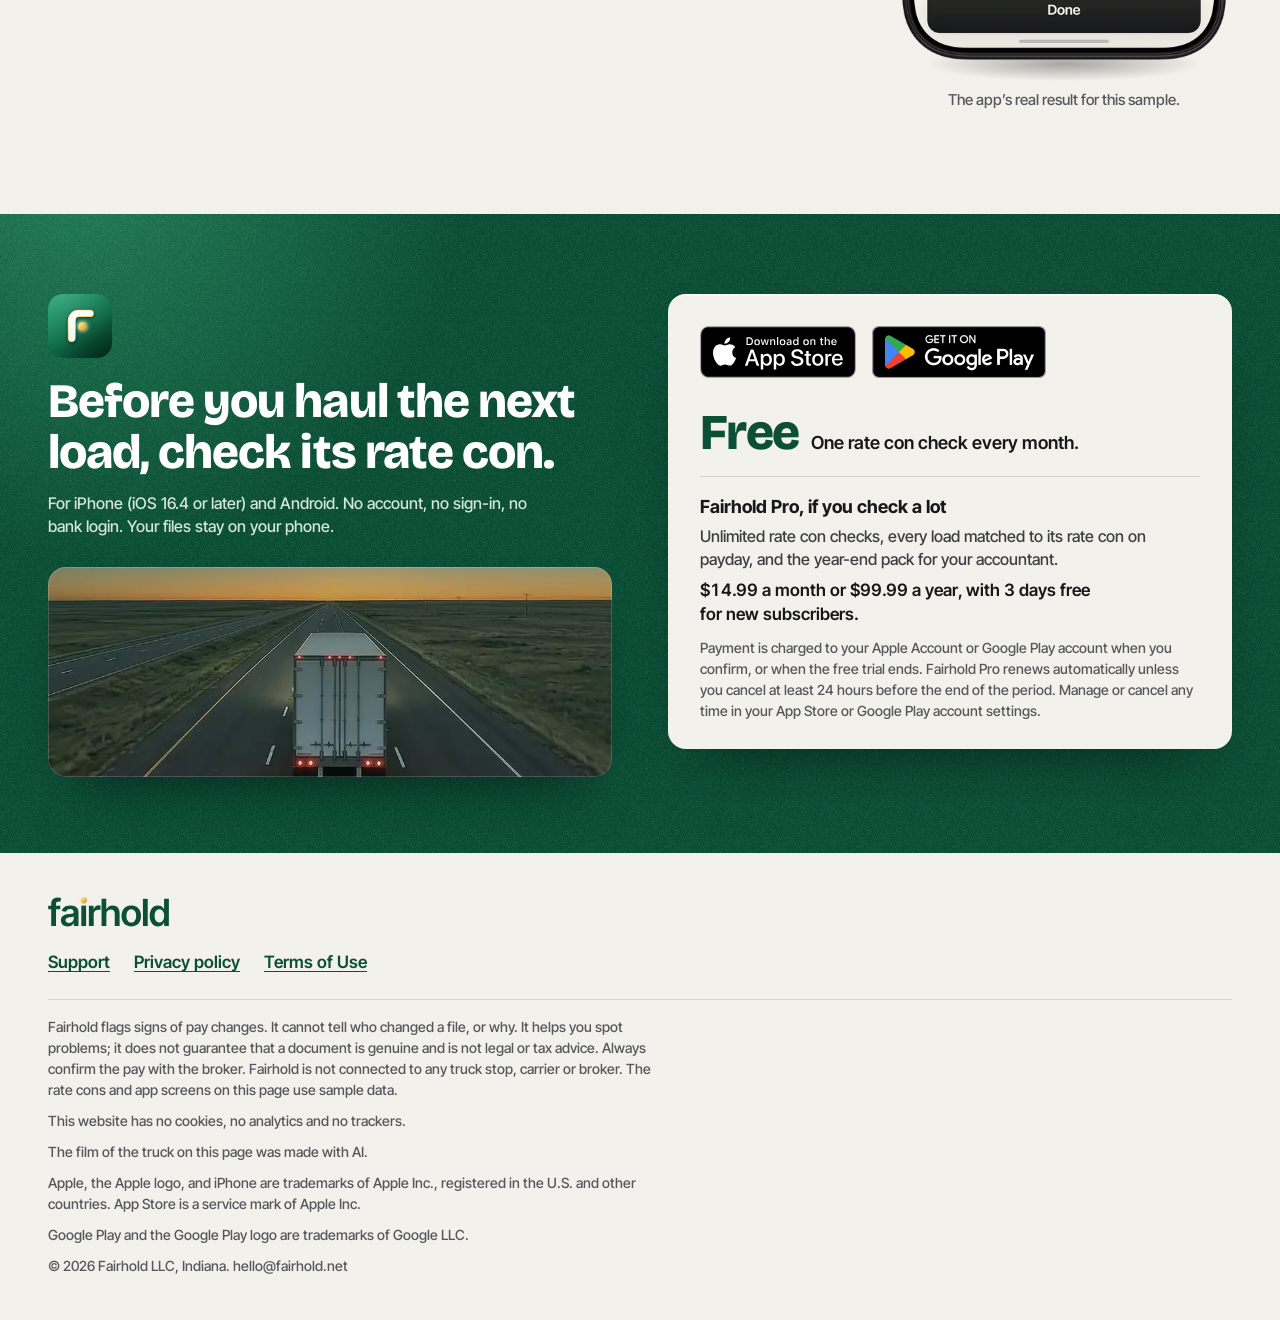
==== commit 005f73b1: "Home page first screen: 'Your rate con never leaves your phone.' under the what-it-does line (Boban," ====
--- a/index.html
+++ b/index.html
@@ -42,7 +42,7 @@
     <!-- First screen: what it does, the App Store and Google Play badges, Free -->
     <section class="intro" aria-labelledby="h1">
       <h1 id="h1"><span class="w" style="--i:0">Spot</span> <span class="w" style="--i:1">an</span> <span class="w ed" style="--i:2">edited</span> <span class="keep"><span class="w" style="--i:3">rate</span> <span class="w" style="--i:4">con</span></span> <span class="w" style="--i:5">before</span> <span class="w" style="--i:6">you</span> <span class="w" style="--i:7">haul.</span></h1>
-      <p class="what">Open or share a rate con PDF or picture with Fairhold. It shows the pay it finds. <span class="nw"><b class="t-red">Red:</b> look</span> again before you haul. <span class="nw"><b class="t-green">Green:</b> no</span> signs of editing were found.</p>
+      <p class="what">Open or share a rate con PDF or picture with Fairhold. It shows the pay it finds. <span class="nw"><b class="t-red">Red:</b> look</span> again before you haul. <span class="nw"><b class="t-green">Green:</b> no</span> signs of editing were found.<span class="priv" style="display:block;margin-top:10px;font-weight:700">Your rate con never leaves your phone.</span></p>
       <div class="act">
         <div class="badges"><a class="badge" href="https://apps.apple.com/app/apple-store/id6829541304"><img src="assets/brand/app-store-badge.svg" alt="Download on the App Store" width="156" height="52"></a><a class="badge" href="https://play.google.com/store/apps/details?id=com.lpj.holdback"><img src="assets/brand/google-play-badge.png" alt="Get it on Google Play" width="175" height="52"></a></div>
         <p class="free"><b>Free</b><span class="free-tx">One rate con check every month.</span></p>
